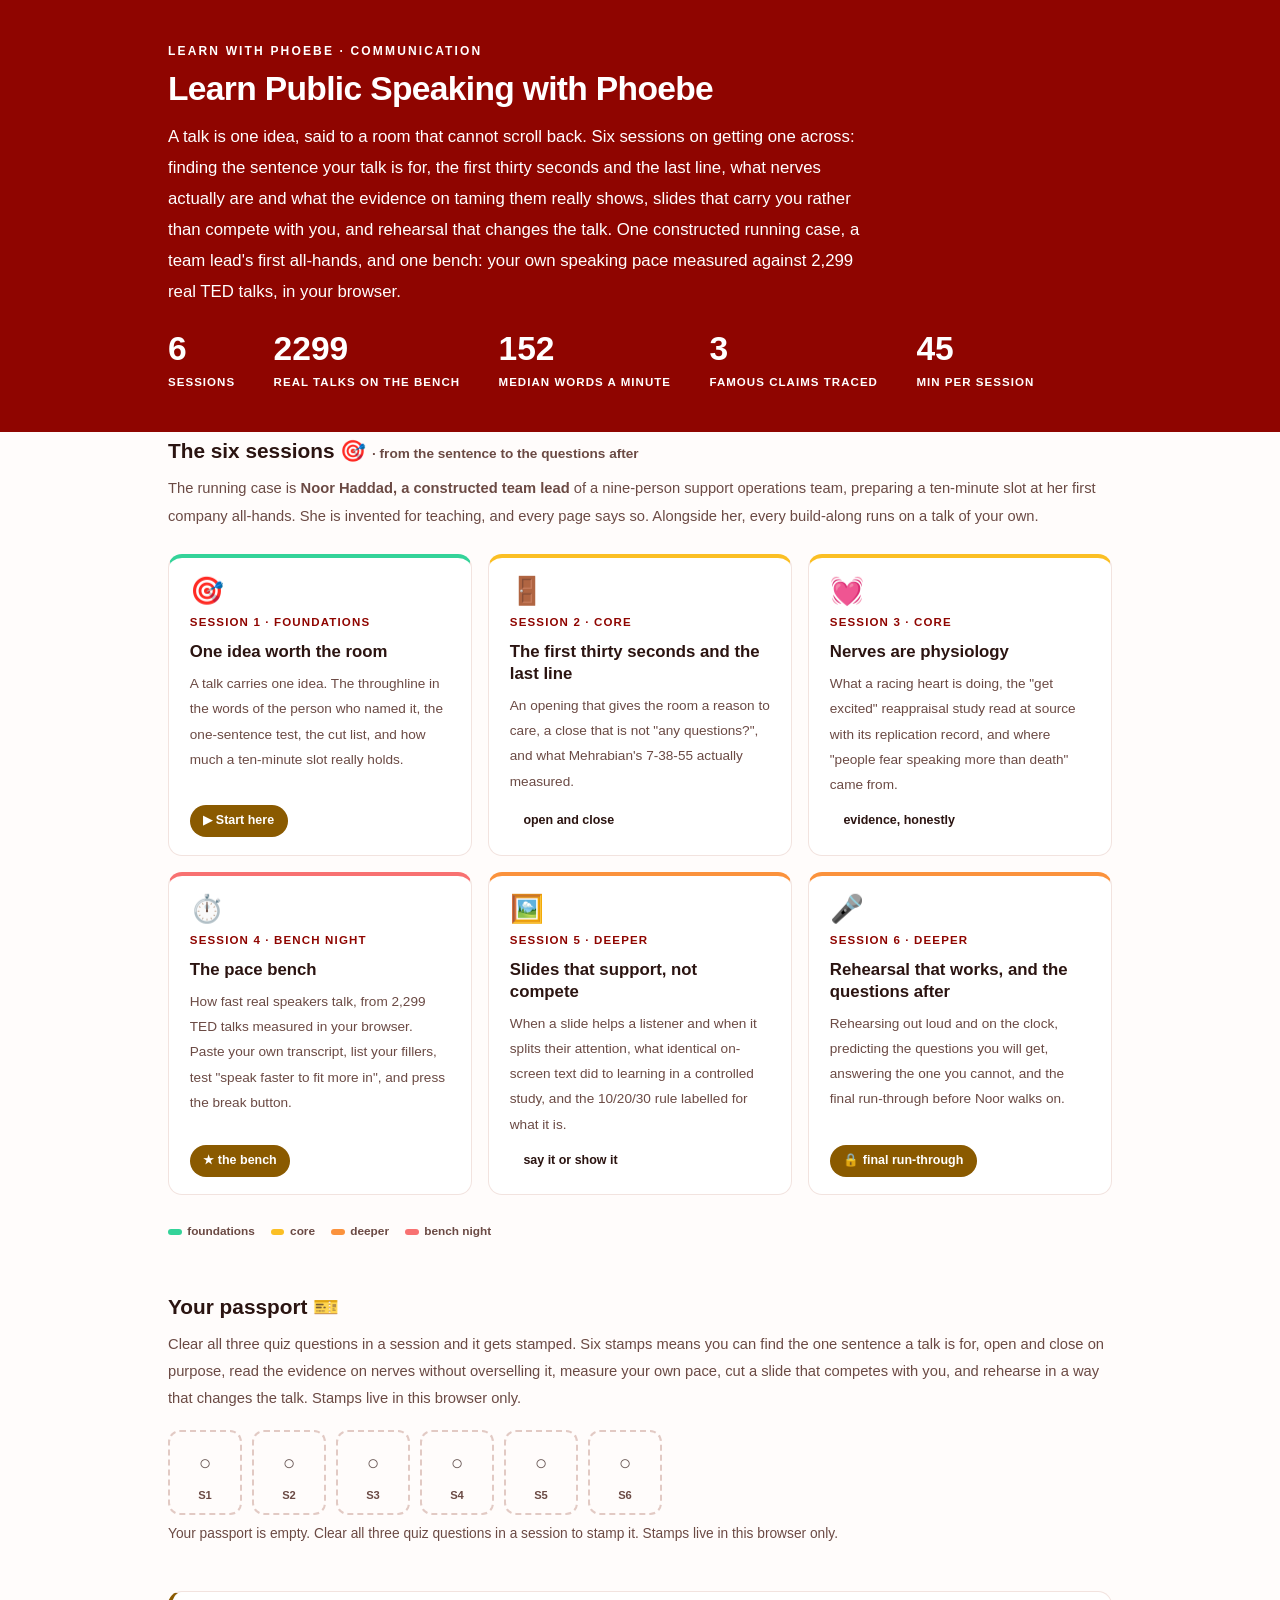
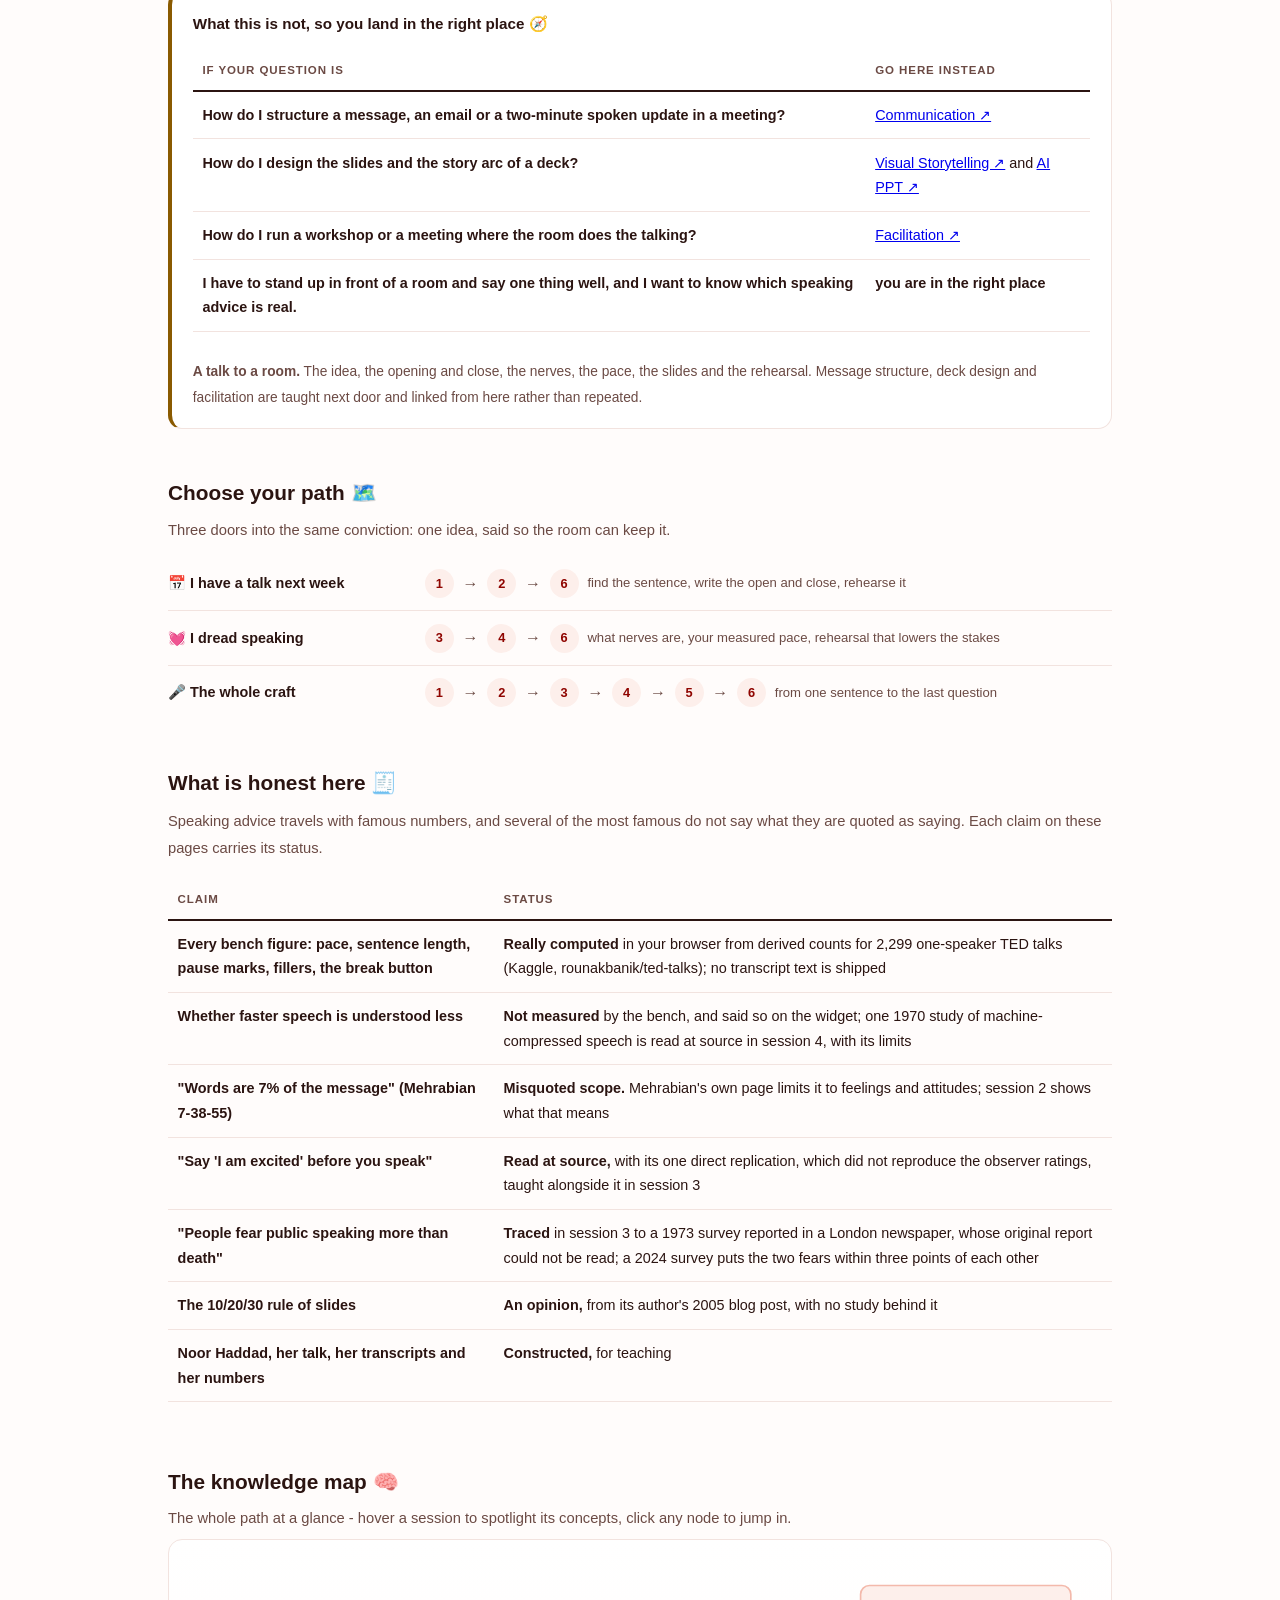
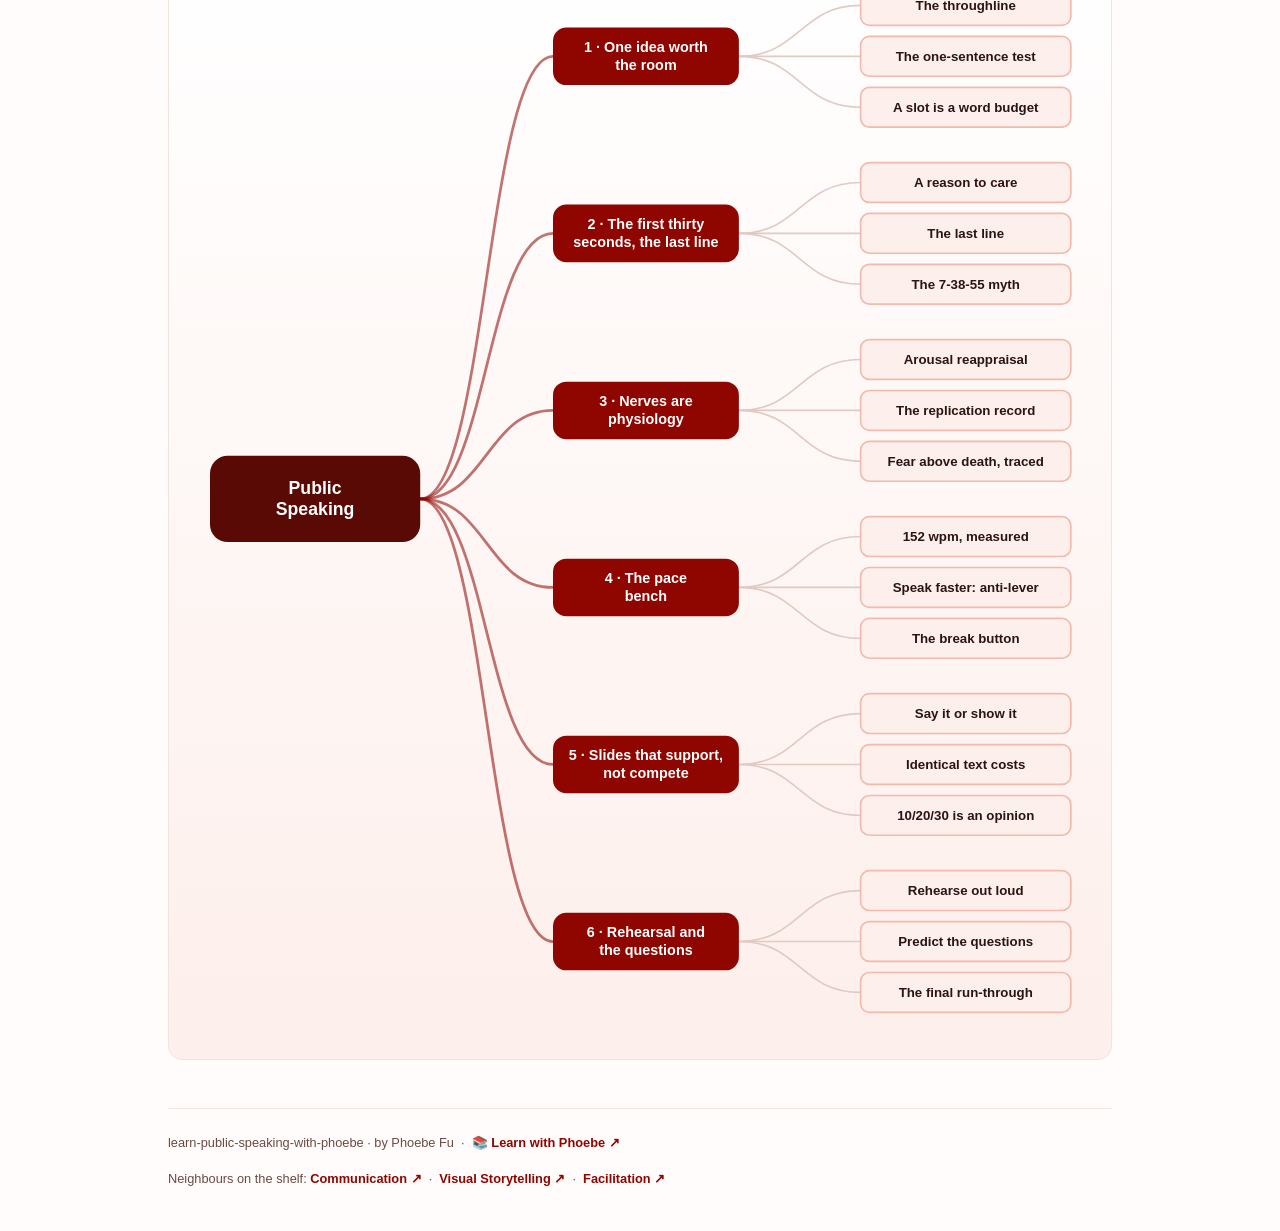
==== index.html @ 0938e305 "Public Speaking - six sessions and a real pace bench One idea, the first thirty seconds, nerves as p" ====
<!DOCTYPE html>
<html lang="en">
<head>
<meta charset="UTF-8">
<meta name="viewport" content="width=device-width, initial-scale=1.0">
<!-- social:start -->
<meta name="description" content="Six sessions on giving a talk to a room: one idea worth the time, an opening and a close, nerves as physiology with the evidence read honestly, a pace bench built on 2,299 real TED talks, slides that support you, and rehearsal that works. Free, by Phoebe Fu.">
<meta property="og:type" content="website">
<meta property="og:site_name" content="Learn with Phoebe">
<meta property="og:title" content="Learn Public Speaking with Phoebe">
<meta property="og:description" content="One idea worth the room. Six sessions, one constructed first all-hands talk, and your own pace measured against 2,299 real talks in your browser.">
<meta property="og:url" content="https://phoebefu6.github.io/learn-public-speaking-with-phoebe/">
<meta property="og:image" content="https://phoebefu6.github.io/learn-public-speaking-with-phoebe/assets/og-cover.png">
<meta property="og:image:width" content="1200">
<meta property="og:image:height" content="630">
<meta name="twitter:card" content="summary_large_image">
<meta name="twitter:title" content="Learn Public Speaking with Phoebe">
<meta name="twitter:description" content="How fast do real speakers talk? Your transcript against 2,299 TED talks, measured in your browser.">
<meta name="twitter:image" content="https://phoebefu6.github.io/learn-public-speaking-with-phoebe/assets/og-cover.png">
<!-- social:end -->
<title>Learn Public Speaking with Phoebe</title>
<link rel="stylesheet" href="assets/style.css?v=1">
<style>

  .stats-row { display: flex; gap: 2.4rem; margin-top: 1.5rem; flex-wrap: wrap; }
  .stat b { display: block; font-size: 2.1rem; font-weight: 800; line-height: 1.05; font-variant-numeric: tabular-nums; }
  .stat span { font-size: .72rem; opacity: 1; text-transform: uppercase; letter-spacing: .09em; font-weight: 600; }

  .course-grid { display: grid; grid-template-columns: repeat(auto-fit, minmax(17rem, 1fr)); gap: 1rem; margin-top: 1.5rem; }
  .course-card {
    border: 1px solid var(--hairline);
    border-top: 4px solid var(--diff, var(--indigo));
    border-radius: var(--radius);
    padding: 1.2rem 1.3rem 1.1rem;
    display: flex;
    flex-direction: column;
    gap: .5rem;
    text-decoration: none;
    color: var(--ink);
    background: #fff;
    transition: box-shadow .15s ease, border-color .15s ease, transform .15s ease;
    position: relative;
  }
  .course-card:hover { border-color: var(--indigo-soft); border-top-color: var(--diff, var(--indigo)); box-shadow: 0 8px 28px rgba(var(--shadow-rgb),.16); transform: translateY(-3px); }
  .course-card .cicon { font-size: 1.7rem; line-height: 1; }
  .course-card .cnum { font-size: .72rem; font-weight: 700; color: var(--indigo); text-transform: uppercase; letter-spacing: .1em; }
  .course-card h3 { font-size: 1.05rem; font-weight: 800; line-height: 1.3; }
  .course-card p { font-size: .85rem; color: var(--muted); flex: 1; }
  .course-card .meta { display: flex; gap: .4rem; flex-wrap: wrap; }

  .diff-legend { display: flex; gap: 1rem; margin-top: 1.6rem; font-size: .74rem; color: var(--muted); font-weight: 600; flex-wrap: wrap; }
  .diff-legend i { display: inline-block; width: .85rem; height: .35rem; border-radius: 999px; margin-right: .35rem; vertical-align: middle; }

  .paths { margin-top: 2.6rem; }
  .paths h2 { font-size: 1.3rem; font-weight: 800; margin-bottom: .3rem; }
  .paths .plede { color: var(--muted); font-size: .92rem; margin-bottom: .8rem; }
  .path { display: flex; gap: .55rem; align-items: center; padding: .75rem 0; border-bottom: .5px solid var(--hairline); flex-wrap: wrap; }
  .path:last-child { border-bottom: none; }
  .path b { min-width: 15.5rem; font-size: .9rem; }
  .path .pstep { background: var(--indigo-50); color: var(--indigo); border-radius: 999px; padding: .16rem .68rem; font-weight: 700; font-size: .8rem; text-decoration: none; transition: all .12s ease; }
  .path .pstep:hover { background: var(--indigo); color: #fff; }
  .path .parr { color: var(--muted); font-weight: 700; }

  .mm-section { margin-top: 1.6rem; }
  .mm-section h2 { font-size: 1.3rem; font-weight: 800; margin-bottom: .2rem; }
  .mm-section .mm-lede { color: var(--muted); font-size: .92rem; margin-bottom: .4rem; }
  .mm-wrap { border: 1px solid var(--hairline); border-radius: var(--radius); background: linear-gradient(180deg,#fff,var(--indigo-50)); padding: .6rem; overflow-x: auto; }
  .mm-svg { width: 100%; height: auto; display: block; max-width: 60rem; margin: 0 auto; min-width: 34rem; }
  .mm-link { cursor: pointer; text-decoration: none; }
  .mm-node rect { transition: opacity .15s ease, filter .15s ease; }
  .mm-node text { pointer-events: none; }
  .mm-link:hover .mm-node rect { filter: brightness(1.06); }
  .mm-edge { transition: opacity .15s ease; }

  .not-this { border: 1px solid var(--hairline); border-left: 4px solid var(--clay); border-radius: var(--radius); background: #fff; padding: 1.1rem 1.3rem; margin-top: 1.2rem; }
  .not-this h3 { font-size: .95rem; font-weight: 800; margin-bottom: .5rem; }
</style>
</head>
<body>

<header class="masthead">
  <div class="wrap">
    <div class="eyebrow">Learn with Phoebe · Communication</div>
    <h1>Learn <span class="accent">Public Speaking</span> with Phoebe</h1>
    <p class="sub">A talk is one idea, said to a room that cannot scroll back. Six sessions on getting one across: finding the sentence your talk is for, the first thirty seconds and the last line, what nerves actually are and what the evidence on taming them really shows, slides that carry you rather than compete with you, and rehearsal that changes the talk. One constructed running case, a team lead's first all-hands, and one bench: your own speaking pace measured against 2,299 real TED talks, in your browser.</p>
    <div class="stats-row">
      <div class="stat"><b data-count="6">6</b><span>sessions</span></div>
      <div class="stat"><b data-count="2299">2,299</b><span>real talks on the bench</span></div>
      <div class="stat"><b data-count="152">152</b><span>median words a minute</span></div>
      <div class="stat"><b data-count="3">3</b><span>famous claims traced</span></div>
      <div class="stat"><b data-count="45">45</b><span>min per session</span></div>
    </div>
  </div>
</header>

<main class="wrap">

  <section class="section">
    <div class="paths" style="margin-top:0">
      <h2>The six sessions 🎯 <span style="font-size:.85rem;font-weight:600;color:var(--muted)">· from the sentence to the questions after</span></h2>
      <p class="plede">The running case is <strong>Noor Haddad, a constructed team lead</strong> of a nine-person support operations team, preparing a ten-minute slot at her first company all-hands. She is invented for teaching, and every page says so. Alongside her, every build-along runs on a talk of your own.</p>
    </div>

    <div class="course-grid">
      <a class="course-card" href="courses/01-one-idea-worth-the-room.html" style="--diff:#34D399">
        <span class="cicon">🎯</span>
        <span class="cnum">Session 1 · foundations</span>
        <h3>One idea worth the room</h3>
        <p>A talk carries one idea. The throughline in the words of the person who named it, the one-sentence test, the cut list, and how much a ten-minute slot really holds.</p>
        <span class="meta"><span class="pill amber">▶ Start here</span></span>
      </a>
      <a class="course-card" href="courses/02-the-first-thirty-seconds.html" style="--diff:#FBBF24">
        <span class="cicon">🚪</span>
        <span class="cnum">Session 2 · core</span>
        <h3>The first thirty seconds and the last line</h3>
        <p>An opening that gives the room a reason to care, a close that is not "any questions?", and what Mehrabian's 7-38-55 actually measured.</p>
        <span class="meta"><span class="pill">open and close</span></span>
      </a>
      <a class="course-card" href="courses/03-nerves-are-physiology.html" style="--diff:#FBBF24">
        <span class="cicon">💓</span>
        <span class="cnum">Session 3 · core</span>
        <h3>Nerves are physiology</h3>
        <p>What a racing heart is doing, the "get excited" reappraisal study read at source with its replication record, and where "people fear speaking more than death" came from.</p>
        <span class="meta"><span class="pill">evidence, honestly</span></span>
      </a>
      <a class="course-card" href="courses/04-the-pace-bench.html" style="--diff:#F87171">
        <span class="cicon">⏱️</span>
        <span class="cnum">Session 4 · bench night</span>
        <h3>The pace bench</h3>
        <p>How fast real speakers talk, from 2,299 TED talks measured in your browser. Paste your own transcript, list your fillers, test "speak faster to fit more in", and press the break button.</p>
        <span class="meta"><span class="pill amber">★ the bench</span></span>
      </a>
      <a class="course-card" href="courses/05-slides-that-support.html" style="--diff:#FB923C">
        <span class="cicon">🖼️</span>
        <span class="cnum">Session 5 · deeper</span>
        <h3>Slides that support, not compete</h3>
        <p>When a slide helps a listener and when it splits their attention, what identical on-screen text did to learning in a controlled study, and the 10/20/30 rule labelled for what it is.</p>
        <span class="meta"><span class="pill">say it or show it</span></span>
      </a>
      <a class="course-card" href="courses/06-rehearsal-and-the-questions.html" style="--diff:#FB923C">
        <span class="cicon">🎤</span>
        <span class="cnum">Session 6 · deeper</span>
        <h3>Rehearsal that works, and the questions after</h3>
        <p>Rehearsing out loud and on the clock, predicting the questions you will get, answering the one you cannot, and the final run-through before Noor walks on.</p>
        <span class="meta"><span class="pill amber">🔒 final run-through</span></span>
      </a>
    </div>

    <div class="diff-legend">
      <span><i style="background:#34D399"></i>foundations</span>
      <span><i style="background:#FBBF24"></i>core</span>
      <span><i style="background:#FB923C"></i>deeper</span>
      <span><i style="background:#F87171"></i>bench night</span>
    </div>
  </section>

  <section class="section">
    <div class="paths" style="margin-top:0">
      <h2>Your passport 🎫</h2>
      <p class="plede">Clear all three quiz questions in a session and it gets stamped. Six stamps means you can find the one sentence a talk is for, open and close on purpose, read the evidence on nerves without overselling it, measure your own pace, cut a slide that competes with you, and rehearse in a way that changes the talk. Stamps live in this browser only.</p>
    </div>
    <div class="pp-strip"></div>
  </section>

  <section class="section">
    <div class="not-this">
      <h3>What this is not, so you land in the right place 🧭</h3>
      <table class="clean">
        <tr><th>If your question is</th><th>Go here instead</th></tr>
        <tr><td>How do I structure a message, an email or a two-minute spoken update in a meeting?</td><td><a href="https://phoebefu6.github.io/learn-communication-with-phoebe/">Communication ↗</a></td></tr>
        <tr><td>How do I design the slides and the story arc of a deck?</td><td><a href="https://phoebefu6.github.io/learn-visual-storytelling-with-phoebe/">Visual Storytelling ↗</a> and <a href="https://phoebefu6.github.io/learn-ai-ppt-with-phoebe/">AI PPT ↗</a></td></tr>
        <tr><td>How do I run a workshop or a meeting where the room does the talking?</td><td><a href="https://phoebefu6.github.io/learn-facilitation-with-phoebe/">Facilitation ↗</a></td></tr>
        <tr><td><strong>I have to stand up in front of a room and say one thing well, and I want to know which speaking advice is real.</strong></td><td><strong>you are in the right place</strong></td></tr>
      </table>
      <p style="margin-top:.7rem;font-size:.86rem;color:var(--muted)"><strong>A talk to a room.</strong> The idea, the opening and close, the nerves, the pace, the slides and the rehearsal. Message structure, deck design and facilitation are taught next door and linked from here rather than repeated.</p>
    </div>
  </section>

  <section class="section">
    <div class="paths">
      <h2>Choose your path 🗺️</h2>
      <p class="plede">Three doors into the same conviction: one idea, said so the room can keep it.</p>
      <div class="path"><b>📅 I have a talk next week</b>
        <a class="pstep" href="courses/01-one-idea-worth-the-room.html">1</a><span class="parr">→</span>
        <a class="pstep" href="courses/02-the-first-thirty-seconds.html">2</a><span class="parr">→</span>
        <a class="pstep" href="courses/06-rehearsal-and-the-questions.html">6</a>
        <span style="font-size:.82rem;color:var(--muted)">find the sentence, write the open and close, rehearse it</span>
      </div>
      <div class="path"><b>💓 I dread speaking</b>
        <a class="pstep" href="courses/03-nerves-are-physiology.html">3</a><span class="parr">→</span>
        <a class="pstep" href="courses/04-the-pace-bench.html">4</a><span class="parr">→</span>
        <a class="pstep" href="courses/06-rehearsal-and-the-questions.html">6</a>
        <span style="font-size:.82rem;color:var(--muted)">what nerves are, your measured pace, rehearsal that lowers the stakes</span>
      </div>
      <div class="path"><b>🎤 The whole craft</b>
        <a class="pstep" href="courses/01-one-idea-worth-the-room.html">1</a><span class="parr">→</span>
        <a class="pstep" href="courses/02-the-first-thirty-seconds.html">2</a><span class="parr">→</span>
        <a class="pstep" href="courses/03-nerves-are-physiology.html">3</a><span class="parr">→</span>
        <a class="pstep" href="courses/04-the-pace-bench.html">4</a><span class="parr">→</span>
        <a class="pstep" href="courses/05-slides-that-support.html">5</a><span class="parr">→</span>
        <a class="pstep" href="courses/06-rehearsal-and-the-questions.html">6</a>
        <span style="font-size:.82rem;color:var(--muted)">from one sentence to the last question</span>
      </div>
    </div>
  </section>

  <section class="section">
    <div class="paths" style="margin-top:0">
      <h2>What is honest here 🧾</h2>
      <p class="plede">Speaking advice travels with famous numbers, and several of the most famous do not say what they are quoted as saying. Each claim on these pages carries its status.</p>
    </div>
    <table class="clean">
      <tr><th>Claim</th><th>Status</th></tr>
      <tr><td>Every bench figure: pace, sentence length, pause marks, fillers, the break button</td><td><strong>Really computed</strong> in your browser from derived counts for 2,299 one-speaker TED talks (Kaggle, rounakbanik/ted-talks); no transcript text is shipped</td></tr>
      <tr><td>Whether faster speech is understood less</td><td><strong>Not measured</strong> by the bench, and said so on the widget; one 1970 study of machine-compressed speech is read at source in session 4, with its limits</td></tr>
      <tr><td>"Words are 7% of the message" (Mehrabian 7-38-55)</td><td><strong>Misquoted scope.</strong> Mehrabian's own page limits it to feelings and attitudes; session 2 shows what that means</td></tr>
      <tr><td>"Say 'I am excited' before you speak"</td><td><strong>Read at source,</strong> with its one direct replication, which did not reproduce the observer ratings, taught alongside it in session 3</td></tr>
      <tr><td>"People fear public speaking more than death"</td><td><strong>Traced</strong> in session 3 to a 1973 survey reported in a London newspaper, whose original report could not be read; a 2024 survey puts the two fears within three points of each other</td></tr>
      <tr><td>The 10/20/30 rule of slides</td><td><strong>An opinion,</strong> from its author's 2005 blog post, with no study behind it</td></tr>
      <tr><td>Noor Haddad, her talk, her transcripts and her numbers</td><td><strong>Constructed,</strong> for teaching</td></tr>
    </table>
  </section>

  <section class="section mm-section">
    <h2>The knowledge map 🧠</h2>
    <p class="mm-lede">The whole path at a glance - hover a session to spotlight its concepts, click any node to jump in.</p>
    <div class="mm-wrap"><div id="mindmap"></div></div>
  </section>

  <footer class="pagefoot">
    <span>learn-public-speaking-with-phoebe · by Phoebe Fu &nbsp;·&nbsp; 📚 <a href="https://phoebefu6.github.io/learn-with-phoebe/">Learn with Phoebe ↗</a></span>
    <span>Neighbours on the shelf: <a href="https://phoebefu6.github.io/learn-communication-with-phoebe/">Communication ↗</a> &nbsp;·&nbsp; <a href="https://phoebefu6.github.io/learn-visual-storytelling-with-phoebe/">Visual Storytelling ↗</a> &nbsp;·&nbsp; <a href="https://phoebefu6.github.io/learn-facilitation-with-phoebe/">Facilitation ↗</a></span>
  </footer>

</main>

<script>
window.MINDMAP_DATA = {
 "title": "Public\nSpeaking",
 "centerColor": "#5A0A04",
 "sessions": [
  {
   "label": "One idea worth\nthe room",
   "href": "courses/01-one-idea-worth-the-room.html",
   "color": "#34D399",
   "concepts": [
    {
     "label": "The throughline",
     "href": "courses/01-one-idea-worth-the-room.html"
    },
    {
     "label": "The one-sentence test",
     "href": "courses/01-one-idea-worth-the-room.html"
    },
    {
     "label": "A slot is a word budget",
     "href": "courses/01-one-idea-worth-the-room.html"
    }
   ]
  },
  {
   "label": "The first thirty\nseconds, the last line",
   "href": "courses/02-the-first-thirty-seconds.html",
   "color": "#FBBF24",
   "concepts": [
    {
     "label": "A reason to care",
     "href": "courses/02-the-first-thirty-seconds.html"
    },
    {
     "label": "The last line",
     "href": "courses/02-the-first-thirty-seconds.html"
    },
    {
     "label": "The 7-38-55 myth",
     "href": "courses/02-the-first-thirty-seconds.html"
    }
   ]
  },
  {
   "label": "Nerves are\nphysiology",
   "href": "courses/03-nerves-are-physiology.html",
   "color": "#FBBF24",
   "concepts": [
    {
     "label": "Arousal reappraisal",
     "href": "courses/03-nerves-are-physiology.html"
    },
    {
     "label": "The replication record",
     "href": "courses/03-nerves-are-physiology.html"
    },
    {
     "label": "Fear above death, traced",
     "href": "courses/03-nerves-are-physiology.html"
    }
   ]
  },
  {
   "label": "The pace\nbench",
   "href": "courses/04-the-pace-bench.html",
   "color": "#F87171",
   "concepts": [
    {
     "label": "152 wpm, measured",
     "href": "courses/04-the-pace-bench.html"
    },
    {
     "label": "Speak faster: anti-lever",
     "href": "courses/04-the-pace-bench.html"
    },
    {
     "label": "The break button",
     "href": "courses/04-the-pace-bench.html"
    }
   ]
  },
  {
   "label": "Slides that support,\nnot compete",
   "href": "courses/05-slides-that-support.html",
   "color": "#FB923C",
   "concepts": [
    {
     "label": "Say it or show it",
     "href": "courses/05-slides-that-support.html"
    },
    {
     "label": "Identical text costs",
     "href": "courses/05-slides-that-support.html"
    },
    {
     "label": "10/20/30 is an opinion",
     "href": "courses/05-slides-that-support.html"
    }
   ]
  },
  {
   "label": "Rehearsal and\nthe questions",
   "href": "courses/06-rehearsal-and-the-questions.html",
   "color": "#FB923C",
   "concepts": [
    {
     "label": "Rehearse out loud",
     "href": "courses/06-rehearsal-and-the-questions.html"
    },
    {
     "label": "Predict the questions",
     "href": "courses/06-rehearsal-and-the-questions.html"
    },
    {
     "label": "The final run-through",
     "href": "courses/06-rehearsal-and-the-questions.html"
    }
   ]
  }
 ]
};
</script>
<script src="assets/mindmap.js?v=1"></script>
<script src="assets/app.js?v=1"></script>
</body>
</html>
---- assets/style.css ----
/* learn-public-speaking-with-phoebe - editorial bold design system
   Accent: cinnabar #8F0500 · Deep cinnabar #5A0A04 · Vermilion mid #A8200A · Warm contrast: ochre #8A5A00
   (CSS var names still read --indigo/--amber; they hold cinnabar and ochre.)
   Light surfaces only: the code box and the lightbox scrim are light tints. */

:root {
  --indigo: #8F0500;
  --indigo-deep: #5A0A04;
  --indigo-mid: #A8200A;
  --indigo-soft: #F3B9AB;
  --indigo-50: #FDEFEB;
  --ink: #2B1411;
  --muted: #6B4A44;
  --faint: #E2CAC4;
  --hairline: #F2E3DF;
  --clay: #8A5A00;
  --clay-ink: #5E3D00;
  --amber: #8A5A00;
  --amber-ink: #5E3D00;
  --amber-50: #FBF1DC;
  --paper: #FFFCFB;
  --code-bg: #FDF4F1;
  --code-ink: #2B1411;
  --scrim-rgb: 255,250,248;
  --shadow-rgb: 143,5,0;
  --radius: 14px;
}

* { margin: 0; padding: 0; box-sizing: border-box; }

html { font-size: 16px; scroll-behavior: smooth; }
html.zoom-125 { font-size: 20px; }
html.zoom-150 { font-size: 24px; }

body {
  font-family: "Inter", -apple-system, BlinkMacSystemFont, "Segoe UI", Roboto, sans-serif;
  background: var(--paper);
  color: var(--ink);
  line-height: 1.85;
  font-feature-settings: "tnum";
}

.wrap { max-width: 62rem; margin: 0 auto; padding: 0 1.5rem; }

/* ---------- header band ---------- */
.masthead {
  background: var(--indigo);
  color: #fff;
  padding: 2.5rem 0 2.25rem;
}
.masthead .eyebrow {
  font-size: .75rem;
  letter-spacing: .18em;
  text-transform: uppercase;
  opacity: 1;
  font-weight: 600;
}
.masthead h1 {
  font-size: 2.1rem;
  line-height: 1.15;
  font-weight: 800;
  margin: .5rem 0 .75rem;
  letter-spacing: -.02em;
}
.masthead h1 .accent { color: inherit; }
.masthead .sub { font-size: 1.05rem; opacity: 1; max-width: 44rem; }

.chip-row { display: flex; flex-wrap: wrap; gap: .5rem; margin-top: 1.1rem; }
.chip {
  display: inline-flex;
  align-items: center;
  gap: .35rem;
  border-radius: 999px;
  padding: .25rem .8rem;
  font-size: .78rem;
  font-weight: 600;
  white-space: nowrap;
}
.chip.level { background: #fff; color: var(--indigo); }
.chip.audience { background: rgba(255,255,255,.08); color: #fff; border: 1px solid rgba(255,255,255,.35); }
.chip.time { background: var(--ink); color: #fff; font-variant-numeric: tabular-nums; }


/* ---------- agenda band ----------
   Recovered 2026-09-02. These six repos were scaffolded from a stylesheet that had
   lost this block, so .agenda rendered as run-on inline text ~700px tall inside the
   masthead. 87 of 93 repos carry it; these were the exception, and they were also the
   six the estate sweep could not see. See course-builder/references/field-notes.md.

   .a3 does NOT reuse the donor's `color: var(--amber-ink)`: that pair falls below
   4.5:1 against --amber in all six palettes, which is the same failure the sweep
   flags on the wellbeing courses. The literal below is the darkest tone of this
   repo's own amber-ink that clears 4.5:1, so the band stays bright. Recompute it if
   --amber changes. */
.agenda {
  display: flex;
  border-radius: 999px;
  overflow: hidden;
  margin: 1.4rem 0 0;
  font-size: .72rem;
  font-weight: 600;
  text-align: center;
  color: #fff;
}
.agenda span { padding: .45rem .3rem; white-space: nowrap; overflow: hidden; text-overflow: ellipsis; }
.agenda .a1 { background: var(--indigo-deep); }
.agenda .a2 { background: var(--indigo-mid); }
.agenda .a3 { background: var(--amber); color: #FFFFFF; }
.agenda .a4 { background: var(--indigo-soft); color: var(--ink); }

/* ---------- toolbar ---------- */
.toolbar {
  position: sticky;
  top: 0;
  z-index: 40;
  background: rgba(255,255,255,.94);
  backdrop-filter: blur(6px);
  border-bottom: 1px solid var(--hairline);
  padding: .55rem 0;
}
.toolbar .wrap { display: flex; align-items: center; gap: .5rem; flex-wrap: nowrap; }
.toolbar .crumb { font-size: .8rem; color: var(--muted); font-weight: 600; margin-right: auto; min-width: 0; white-space: nowrap; overflow: hidden; text-overflow: ellipsis; }
.toolbar .btn { white-space: nowrap; flex: none; padding: .38rem .8rem; font-size: .78rem; line-height: 1.2; }
.toolbar .crumb a { color: var(--indigo); text-decoration: none; }
.btn {
  border: 1px solid var(--hairline);
  background: #fff;
  color: var(--ink);
  border-radius: 999px;
  padding: .35rem .9rem;
  font-size: .78rem;
  font-weight: 600;
  cursor: pointer;
  font-family: inherit;
  transition: all .15s ease;
}
.btn:hover { border-color: var(--indigo); color: var(--indigo); }
.btn.primary { background: var(--indigo); border-color: var(--indigo); color: #fff; }
.btn.primary:hover { background: var(--indigo-deep); }

/* ---------- sections ---------- */
main { padding: 2.5rem 0 4rem; }

.section { margin-bottom: 2.8rem; }
.section-kicker { margin-bottom: 1rem; }
.section-kicker .klabel {
  display: block;
  font-size: .72rem;
  text-transform: uppercase;
  letter-spacing: .1em;
  color: var(--indigo);
  font-weight: 700;
  margin-bottom: .35rem;
}
.section-kicker h2 {
  font-size: 1.45rem;
  font-weight: 800;
  letter-spacing: -.01em;
  display: flex;
  align-items: center;
  gap: .7rem;
  flex-wrap: wrap;
}
.section-kicker .tag {
  border-radius: 999px;
  padding: .18rem .7rem;
  font-size: .7rem;
  font-weight: 700;
  text-transform: uppercase;
  letter-spacing: .08em;
}
.tag.concept { background: var(--indigo-50); color: var(--indigo); }
.tag.demo { background: var(--amber-50); color: var(--amber-ink); }
.tag.exercise { background: var(--ink); color: #fff; }

.lede { color: var(--muted); max-width: 46rem; margin-bottom: 1.4rem; line-height: 1.8; }

/* live vs self-study markers on cards */
.mode {
  font-size: .64rem;
  font-weight: 700;
  text-transform: uppercase;
  letter-spacing: .07em;
  padding: .14rem .6rem;
  border-radius: 999px;
  flex: none;
}
.mode.live { background: var(--indigo); color: #fff; }
.mode.self { background: #fff; color: var(--muted); border: 1px solid var(--hairline); }

/* ---------- accordions ---------- */
details.card {
  border: 1px solid var(--hairline);
  border-radius: var(--radius);
  margin-bottom: .8rem;
  overflow: hidden;
  background: #fff;
}
details.card[open] { border-color: var(--indigo-soft); box-shadow: 0 8px 28px rgba(var(--shadow-rgb),.08); }
details.card summary {
  list-style: none;
  cursor: pointer;
  padding: 1rem 1.25rem;
  display: flex;
  align-items: center;
  gap: .75rem;
  font-weight: 700;
  font-size: 1.02rem;
  user-select: none;
}
details.card summary::-webkit-details-marker { display: none; }
details.card summary .dot {
  width: .6rem; height: .6rem;
  border-radius: 999px;
  background: var(--indigo);
  flex: none;
}
details.card summary .mini { margin-left: auto; font-size: .72rem; color: var(--muted); font-weight: 600; white-space: nowrap; }
details.card summary .caret { transition: transform .2s ease; color: var(--indigo); font-size: .8rem; }
details.card[open] summary .caret { transform: rotate(90deg); }
details.card .body { padding: 0 1.25rem 1.4rem; border-top: 1px solid var(--hairline); padding-top: 1.15rem; }
details.card .body p { margin-bottom: 1.05rem; max-width: 48rem; }
details.card .body p:last-child { margin-bottom: 0; }
details.card .body ul, details.card .body ol { margin: 0 0 1.1rem 1.2rem; max-width: 47rem; }
details.card .body li { margin-bottom: .65rem; }
details.card .body h4 { font-size: .95rem; font-weight: 700; margin: 1.1rem 0 .45rem; }
details.card .body h4:first-child { margin-top: 0; }

/* ---------- pills & legends ---------- */
.legend { display: flex; flex-wrap: wrap; gap: .5rem; margin: 0 0 1.2rem; }
.pill {
  display: inline-flex;
  align-items: center;
  gap: .4rem;
  border-radius: 999px;
  padding: .28rem .85rem;
  font-size: .78rem;
  font-weight: 600;
}
.pill.solid { background: var(--indigo); color: #fff; }
.pill.light { background: var(--indigo-50); color: var(--indigo); }
.pill.inkpill { background: var(--ink); color: #fff; }
.pill.amber, .pill.peach { background: var(--amber); color: #fff; }
.pill.bare { color: var(--faint); }

/* ---------- 4D grid ---------- */
.grid-2 { display: grid; grid-template-columns: repeat(auto-fit, minmax(15rem, 1fr)); gap: .8rem; margin: .5rem 0 1rem; }
.d-card {
  border: 1px solid var(--hairline);
  border-left: 4px solid var(--indigo);
  border-radius: 10px;
  padding: 1rem 1.1rem;
}
.d-card h4 { font-size: .95rem; margin-bottom: .3rem; }
.d-card h4 .lead-letter { color: var(--indigo); }
.d-card p { font-size: .86rem; color: var(--muted); margin: 0; }

/* ---------- tables ---------- */
table.clean { width: 100%; border-collapse: collapse; font-size: .9rem; margin: .4rem 0 1rem; }
table.clean th {
  text-align: left;
  font-size: .72rem;
  text-transform: uppercase;
  letter-spacing: .08em;
  color: var(--muted);
  padding: .5rem .6rem;
  border-bottom: 2px solid var(--ink);
}
table.clean td { padding: .7rem .6rem; border-bottom: .5px solid var(--hairline); vertical-align: top; line-height: 1.7; }
table.clean td:first-child { font-weight: 600; }

/* ---------- prompt boxes ---------- */
.prompt-box {
  position: relative;
  background: var(--code-bg);
  color: var(--code-ink);
  border-radius: var(--radius);
  padding: 1.1rem 1.2rem;
  margin: 1rem 0 1.2rem;
  font-family: "SF Mono", ui-monospace, Menlo, Consolas, monospace;
  font-size: .84rem;
  line-height: 1.65;
  white-space: pre-wrap;
  word-break: break-word;
}
.prompt-box .label {
  position: absolute;
  top: -0.7rem;
  left: 1rem;
  background: var(--indigo);
  color: #fff;
  font-family: "Inter", -apple-system, sans-serif;
  font-size: .68rem;
  font-weight: 700;
  letter-spacing: .06em;
  text-transform: uppercase;
  border-radius: 999px;
  padding: .15rem .7rem;
}
.prompt-box.bad .label { background: var(--faint); color: var(--ink); }
.prompt-box.good .label { background: var(--amber); color: #fff; }
.copy-btn {
  position: absolute;
  top: .7rem;
  right: .7rem;
  background: var(--indigo-50);
  border: 1px solid var(--faint);
  color: var(--indigo-deep);
  border-radius: 999px;
  padding: .25rem .8rem;
  font-size: .72rem;
  font-weight: 600;
  cursor: pointer;
  font-family: "Inter", -apple-system, sans-serif;
  transition: background .15s ease;
}
.copy-btn:hover { background: var(--indigo-soft); }
.copy-btn.copied { background: var(--amber); border-color: var(--amber); color: #fff; }

/* ---------- demo steps ---------- */
.steps { counter-reset: step; margin: .6rem 0 1rem; }
.step {
  display: grid;
  grid-template-columns: max-content minmax(0, 1fr);
  column-gap: .9rem;
  row-gap: .2rem;
  padding: .85rem 0;
  border-bottom: .5px solid var(--hairline);
}
.step > * { grid-column: 2; min-width: 0; }
.step > .prompt-box { margin: .8rem 0 .4rem; }
.step:last-child { border-bottom: none; }
.step::before {
  counter-increment: step;
  content: counter(step);
  flex: none;
  width: 1.7rem; height: 1.7rem;
  border-radius: 999px;
  background: var(--indigo-50);
  color: var(--indigo);
  font-weight: 700;
  font-size: .85rem;
  display: inline-flex;
  align-items: center;
  justify-content: center;
  margin-top: .1rem;
}
.step p { margin: 0; }
/* A code box inside a step sits BELOW the step text at full width. Without this the flex row
 * puts it in a half-width column beside the text and wraps code mid-token. */
.step { flex-wrap: wrap; }
.step > p { flex: 1 1 0; min-width: 0; }
.step > .prompt-box { flex: 1 1 100%; margin: .7rem 0 .2rem; word-break: normal; overflow-x: auto; }

/* ---------- callouts ---------- */
.callout {
  border-radius: var(--radius);
  padding: 1rem 1.2rem;
  margin: 1rem 0;
  font-size: .92rem;
}
.callout.tip { background: var(--indigo-50); border-left: 4px solid var(--indigo); }
.callout.win { background: var(--amber-50); border-left: 4px solid var(--amber); }
.callout strong:first-child { display: block; margin-bottom: .2rem; }

.callout.example {
  background: #FFFFFF;
  border: 1px solid var(--hairline);
  border-left: 4px solid var(--amber);
  font-size: .9rem;
}
.callout.example .ex-pill {
  display: inline-block;
  background: var(--amber);
  color: #fff;
  border-radius: 999px;
  padding: .15rem .7rem;
  font-size: .68rem;
  font-weight: 700;
  text-transform: uppercase;
  letter-spacing: .06em;
  margin-bottom: .5rem;
}
.callout.example p { margin: 0 0 .75rem; max-width: 47rem; }
.callout.example p:last-child { margin-bottom: 0; }
.callout.example ul { margin: 0 0 0 1.1rem; max-width: 46rem; }
.callout.example li { margin-bottom: .6rem; }
.callout.example li:last-child { margin-bottom: 0; }

/* ---------- zoomable figures ---------- */
figure.zoomable {
  border: 1px solid var(--hairline);
  border-radius: var(--radius);
  padding: 1.2rem;
  margin: 1rem 0 1.4rem;
  cursor: zoom-in;
  transition: box-shadow .15s ease;
  background: #fff;
}
figure.zoomable:hover { box-shadow: 0 8px 28px rgba(var(--shadow-rgb),.12); }
figure.zoomable svg, figure.zoomable img { width: 100%; height: auto; display: block; }
figure.zoomable figcaption {
  margin-top: .6rem;
  font-size: .76rem;
  color: var(--muted);
  font-weight: 600;
  display: flex;
  align-items: center;
  gap: .4rem;
}

.lightbox {
  position: fixed;
  inset: 0;
  z-index: 100;
  background: rgba(var(--scrim-rgb),.9);
  display: none;
  align-items: center;
  justify-content: center;
  padding: 3vh 3vw;
  cursor: zoom-out;
}
.lightbox.open { display: flex; }
.lightbox .inner {
  background: #fff;
  border-radius: var(--radius);
  padding: 2rem;
  max-width: 94vw;
  max-height: 92vh;
  overflow: auto;
}
.lightbox .inner svg, .lightbox .inner img { width: min(88vw, 70rem); height: auto; }
.lightbox .close-hint {
  position: fixed;
  top: 1rem; right: 1.4rem;
  color: var(--ink);
  font-size: .8rem;
  font-weight: 600;
  opacity: 1;
}

/* ---------- courses covered ---------- */
.covered { border: 1px solid var(--hairline); border-radius: var(--radius); overflow: hidden; }
.covered-row {
  display: flex;
  align-items: baseline;
  gap: .8rem;
  padding: .75rem 1.1rem;
  border-bottom: .5px solid var(--hairline);
  font-size: .9rem;
}
.covered-row:last-child { border-bottom: none; }
.covered-row .status { flex: none; }
.covered-row .name { font-weight: 600; }
.covered-row .note { margin-left: auto; color: var(--muted); font-size: .78rem; text-align: right; }

/* ---------- cheat sheet footer ---------- */
.cheat {
  background: var(--indigo-50);
  color: var(--ink);
  border: 1px solid var(--indigo-soft);
  border-radius: var(--radius);
  padding: 1.6rem 1.6rem 1.3rem;
  margin-top: 3rem;
}
.cheat h3 { font-size: 1.1rem; margin-bottom: 1rem; }
.cheat h3 span { color: var(--indigo); }
.cheat .grid-2 { gap: 1rem; }
.cheat .cheat-item { border-left: 3px solid var(--indigo-mid); padding-left: .8rem; }
.cheat .cheat-item b { display: block; font-size: .85rem; color: var(--indigo-deep); }
.cheat .cheat-item span { font-size: .82rem; color: var(--ink); }

footer.pagefoot {
  border-top: 1px solid var(--hairline);
  margin-top: 3rem;
  padding: 1.4rem 0 2.5rem;
  font-size: .8rem;
  color: var(--muted);
  display: flex;
  justify-content: space-between;
  flex-wrap: wrap;
  gap: .8rem;
}
footer.pagefoot a { color: var(--indigo); text-decoration: none; font-weight: 600; }

/* ---------- wayfinding: reading progress + section dots + part numbers ---------- */

#progress-bar {
  position: fixed;
  top: 0; left: 0;
  height: 3px;
  width: 0;
  background: linear-gradient(90deg, var(--indigo), var(--amber));
  z-index: 90;
}

.pagenav {
  position: fixed;
  right: 1.1rem;
  top: 50%;
  transform: translateY(-50%);
  z-index: 50;
  display: flex;
  flex-direction: column;
  gap: .55rem;
}
.pagenav a {
  width: .68rem; height: .68rem;
  border-radius: 999px;
  background: #fff;
  border: 2px solid var(--faint);
  display: block;
  position: relative;
  transition: all .15s ease;
}
.pagenav a:hover { border-color: var(--indigo); transform: scale(1.3); }
.pagenav a.active { background: var(--indigo); border-color: var(--indigo); }
.pagenav a .nlabel {
  position: absolute;
  right: 1.4rem;
  top: 50%;
  transform: translateY(-50%);
  background: #fff;
  color: var(--ink);
  border: 1px solid var(--faint);
  font-size: .7rem;
  font-weight: 600;
  padding: .22rem .65rem;
  border-radius: 6px;
  white-space: nowrap;
  opacity: 0;
  pointer-events: none;
  transition: opacity .15s ease;
}
.pagenav a:hover .nlabel { opacity: 1; }
@media (max-width: 74rem) { .pagenav { display: none; } }

main { counter-reset: partnum -1; }
.section .section-kicker { position: relative; }
.section .section-kicker::before {
  counter-increment: partnum;
  content: counter(partnum, decimal-leading-zero);
  position: absolute;
  right: 0;
  top: -1.2rem;
  font-size: 4.4rem;
  font-weight: 800;
  color: var(--indigo-50);
  line-height: 1;
  font-variant-numeric: tabular-nums;
  pointer-events: none;
  z-index: 0;
}
.section .section-kicker > * { position: relative; z-index: 1; }

details.card summary { transition: background .15s ease; }
details.card summary:hover { background: #FDEFEB; }

/* ---------- journey strip: you are here in the series ---------- */
.journey {
  display: flex;
  align-items: center;
  gap: .45rem;
  margin-top: 1.1rem;
  flex-wrap: wrap;
}
.journey .jlabel { font-size: .7rem; font-weight: 700; text-transform: uppercase; letter-spacing: .09em; opacity: 1; margin-right: .3rem; }
.journey a {
  width: 1.7rem; height: 1.7rem;
  border-radius: 999px;
  display: inline-flex;
  align-items: center;
  justify-content: center;
  font-size: .8rem;
  font-weight: 700;
  text-decoration: none;
  color: #fff;
  border: 1.5px solid rgba(255,255,255,.45);
  transition: all .15s ease;
  font-variant-numeric: tabular-nums;
}
.journey a:hover { border-color: #fff; transform: scale(1.12); }
.journey a.here { background: #fff; color: var(--indigo); border-color: #fff; }
.journey a.dd-chip { width: auto; border-radius: 999px; padding: 0 .7rem; font-size: .72rem; }

/* ---------- check-yourself quiz ---------- */
.quiz-q {
  border: 1px solid var(--hairline);
  border-radius: var(--radius);
  padding: 1.1rem 1.25rem 1rem;
  margin-bottom: .9rem;
  background: #fff;
}
.quiz-q .qtext { font-weight: 700; margin-bottom: .7rem; }
.quiz-q .qopt {
  display: block;
  width: 100%;
  text-align: left;
  background: #fff;
  border: 1px solid var(--hairline);
  border-radius: 10px;
  padding: .6rem .9rem;
  margin-bottom: .5rem;
  font-size: .9rem;
  font-family: inherit;
  color: var(--ink);
  cursor: pointer;
  transition: all .15s ease;
}
.quiz-q .qopt:hover { border-color: var(--indigo); background: var(--indigo-50); }
.quiz-q .qopt.correct { background: var(--indigo); border-color: var(--indigo); color: #fff; font-weight: 600; }
.quiz-q .qopt.correct::after { content: "  ✓"; }
.quiz-q .qopt.wrong { background: #FEF2F2; border-color: #FCA5A5; color: #991B1B; animation: qshake .3s ease; }
.quiz-q .qopt.wrong::after { content: "  ✗ try again"; font-size: .78rem; }
.quiz-q .qopt:disabled { cursor: default; }
.quiz-q .qwhy {
  display: none;
  background: var(--amber-50);
  border-left: 4px solid var(--amber);
  border-radius: 8px;
  padding: .6rem .9rem;
  font-size: .86rem;
  margin-top: .3rem;
}
.quiz-q.answered .qwhy { display: block; }
@keyframes qshake {
  0%, 100% { transform: translateX(0); }
  25% { transform: translateX(-5px); }
  75% { transform: translateX(5px); }
}
.quiz-score { font-weight: 700; color: var(--indigo); margin-top: .4rem; }

@media (prefers-reduced-motion: reduce) {
  .quiz-q .qopt.wrong { animation: none; }
  .journey a:hover { transform: none; }
}

/* ---------- micro-interactions (react-bits inspired, vanilla) ---------- */

/* BlurText: staggered word reveal on the masthead headline */
.masthead h1 .bw {
  display: inline-block;
  opacity: 0;
  filter: blur(8px);
  transform: translateY(.35em);
  animation: bw-in .7s cubic-bezier(.22,.9,.35,1) forwards;
  animation-delay: var(--bw-delay, 0s);
}
@keyframes bw-in {
  to { opacity: 1; filter: blur(0); transform: translateY(0); }
}

/* SpotlightCard: cursor-following highlight on accordion cards */
details.card { position: relative; }
details.card::after {
  content: "";
  position: absolute;
  inset: 0;
  pointer-events: none;
  opacity: 0;
  transition: opacity .3s ease;
  background: radial-gradient(320px circle at var(--mx, 50%) var(--my, 50%), rgba(var(--shadow-rgb),.09), transparent 65%);
}
details.card:hover::after { opacity: 1; }

/* ScrollReveal: sections rise in as they enter the viewport */
.js-reveal .section {
  opacity: 0;
  transform: translateY(16px);
  transition: opacity .6s ease, transform .6s cubic-bezier(.22,.9,.35,1);
}
.js-reveal .section.revealed { opacity: 1; transform: none; }

@media (prefers-reduced-motion: reduce) {
  .masthead h1 .bw { animation: none; opacity: 1; filter: none; transform: none; }
  details.card::after { display: none; }
  .js-reveal .section { opacity: 1; transform: none; transition: none; }
}

@media (max-width: 40rem) {
  .masthead h1 { font-size: 1.6rem; }
  
  .toolbar .crumb { display: none; }
}

@media print {
  .toolbar, .copy-btn { display: none; }
  details.card { border: 1px solid #ccc; }
}

/* ---------- live SQL playground (sql-live.js) ---------- */
.sqlbox {
  border: 1px solid var(--hairline);
  border-radius: var(--radius);
  background: #fff;
  overflow: hidden;
  margin: 1rem 0 1.4rem;
  box-shadow: 0 8px 28px rgba(var(--shadow-rgb),.06);
}
.sql-bar {
  display: flex; align-items: center; gap: .5rem;
  padding: .5rem .8rem;
  background: var(--indigo-deep);
  color: #fff;
}
.sql-dot { width: .6rem; height: .6rem; border-radius: 999px; background: var(--amber); flex: none; }
.sql-title { font-size: .76rem; font-weight: 600; letter-spacing: .02em; opacity: .92; }
.sql-spacer { margin-left: auto; }
.sql-btn {
  border: 1px solid rgba(255,255,255,.28);
  background: rgba(255,255,255,.08);
  color: #fff;
  border-radius: 999px;
  padding: .26rem .8rem;
  font-size: .74rem; font-weight: 700; cursor: pointer;
  font-family: inherit; transition: all .14s ease; white-space: nowrap;
}
.sql-btn:hover { background: rgba(255,255,255,.2); }
.sql-btn.sql-run { background: var(--amber); color: #fff; border-color: var(--amber); }
.sql-btn.sql-run:hover { filter: brightness(1.05); }
.sql-label {
  display: block;
  font-size: .64rem; text-transform: uppercase; letter-spacing: .09em;
  font-weight: 700; color: var(--muted);
  padding: .6rem .9rem .2rem;
}
.sql-code-wrap { border-bottom: 1px solid var(--hairline); }
.sql-code {
  width: 100%;
  border: none; outline: none; resize: vertical;
  padding: .35rem .9rem .9rem;
  font-family: "SF Mono", "JetBrains Mono", Menlo, Consolas, monospace;
  font-size: .86rem; line-height: 1.6;
  color: var(--ink); background: #fff;
  tab-size: 2;
}
.sql-out { padding: .2rem .9rem 1rem; overflow-x: auto; }
.sql-tablewrap { overflow-x: auto; }
table.sql-table { width: 100%; border-collapse: collapse; font-size: .84rem; margin: .3rem 0 .1rem; }
table.sql-table th {
  text-align: left; text-transform: uppercase; letter-spacing: .05em;
  font-size: .68rem; color: var(--indigo); font-weight: 800;
  padding: .35rem .6rem; border-bottom: 2px solid var(--indigo-50); white-space: nowrap;
}
table.sql-table td {
  padding: .32rem .6rem; border-bottom: .5px solid var(--hairline);
  font-variant-numeric: tabular-nums; white-space: nowrap;
}
table.sql-table tr:last-child td { border-bottom: none; }
.sql-null { color: var(--faint); font-style: italic; font-size: .78rem; }
.sql-note { font-size: .74rem; color: var(--muted); margin: .5rem 0 0; font-weight: 600; }
.sql-hint { font-weight: 500; font-style: italic; }
.sql-err {
  font-size: .82rem; color: #991B1B; background: #FEF2F2;
  border: 1px solid #FCA5A5; border-radius: 8px;
  padding: .55rem .75rem; margin: .4rem 0 0;
  font-family: "SF Mono", Menlo, monospace;
}
.sql-cap { font-size: .78rem; color: var(--muted); padding: 0 .9rem .8rem; }
.sqlbox.sql-had-err .sql-bar { background: #7f1d1d; }


@keyframes wkIn { from { opacity: 0; transform: translateY(6px); } to { opacity: 1; transform: none; } }


@media (max-width: 640px) {  }


@media (max-width: 640px) {
  
  
}

/* === LWP-PATCH v2 === */
/* palette-agnostic aliases: 75 repos use --indigo/--amber, 1 uses --pine/--clay */
:root {
  --pv-accent: var(--indigo, var(--pine, #334155));
  --pv-flag: var(--amber, var(--clay, #8F0500));
  --pv-flag-50: var(--amber-50, var(--clay-50, #FBF1DC));
}

/* ============================================================
   v2 - readable on a phone + reading modes
   Layout only. No palette tokens are changed.
   ============================================================ */

/* --- skip link --- */
.skip-link {
  position: absolute; left: -9999px; top: 0; z-index: 200;
  background: var(--pv-accent); color: #fff;
  padding: .7rem 1.1rem; border-radius: 0 0 var(--radius) 0;
  font-weight: 700; font-size: .85rem; text-decoration: none;
}
.skip-link:focus { left: 0; }

/* --- visible keyboard focus everywhere --- */
:focus-visible {
  outline: 3px solid var(--pv-flag);
  outline-offset: 2px;
  border-radius: 4px;
}

/* --- diagrams: hold authored width, scroll instead of shrinking --- */
.figscroll { overflow-x: auto; -webkit-overflow-scrolling: touch; overscroll-behavior-x: contain; }
.figscroll::-webkit-scrollbar { height: 6px; }
.figscroll::-webkit-scrollbar-thumb { background: var(--faint); border-radius: 3px; }

/* --- tables: scroll container + sticky row label --- */
.tablescroll { overflow-x: auto; -webkit-overflow-scrolling: touch; border-radius: var(--radius); }

/* --- section contents counter --- */
.sec-meta {
  display: block; margin-top: .3rem;
  font-size: .72rem; font-weight: 700; letter-spacing: .06em;
  text-transform: uppercase; color: var(--muted);
  font-variant-numeric: tabular-nums;
}

/* --- study-mode switch --- */
.btn.mode-on { background: var(--pv-flag); border-color: var(--pv-flag); color: #fff; }

/* --- deep-linked card gets a moment of emphasis --- */
details.card.linked { border-color: var(--pv-flag); box-shadow: 0 0 0 3px var(--pv-flag-50); }

@media (max-width: 820px) {
  /* labels keep the size they were drawn at; the figure scrolls */
  figure.zoomable svg { min-width: 820px; }
  .figscroll .mm-svg, .mindmap svg { min-width: 840px; }

  table.clean { min-width: 620px; }
  table.clean th:first-child,
  table.clean td:first-child {
    position: sticky; left: 0; background: #fff;
    box-shadow: 1px 0 0 var(--hairline);
  }

  pre, .prompt-box { overflow-x: auto; }

  /* 44px tap targets */
  details.card summary { min-height: 44px; }
  .qopt { min-height: 44px; display: flex; align-items: center; padding: .7rem .9rem; }
  .toolbar .btn, .pagefoot a { min-height: 44px; display: inline-flex; align-items: center; justify-content: center; }
  .toolbar .crumb, .toolbar #zoom-toggle { display: none; }
  .toolbar .btn { flex: 1 1 0; padding: .3rem .4rem; font-size: .72rem; }
  table.clean { display: block; overflow-x: auto; -webkit-overflow-scrolling: touch; }
}

@media (max-width: 640px) {
  /* long inline code tokens and nowrap chips are the two things that still
     forced the page sideways below 640px: let them break rather than push
     the layout. Inside the media query only - desktop is untouched. */
  :not(pre) > code, .prompt-box span, code span,
  p span, li span, td span { overflow-wrap: anywhere; word-break: break-word; }
  .chip, .syn-chip, .pill, .mode, .tag { white-space: normal; max-width: 100%; }

  
  
  .chip-row, .legend { flex-wrap: wrap; }
  .journey { flex-wrap: wrap; row-gap: .45rem; }
}

/* --- print: a session should print as a complete handout --- */
@media print {
  .pagenav, #progress-bar, .skip-link, .journey, .lightbox { display: none !important; }
  details.card > .body { display: block !important; }
  details.card, figure, table.clean, .callout { break-inside: avoid; page-break-inside: avoid; }
  figure.zoomable svg { min-width: 0; max-width: 100%; }
  .figscroll, .tablescroll { overflow: visible; }
  a[href^="http"]::after { content: " (" attr(href) ")"; font-size: .72rem; color: #555; }
}

/* swipe hint: own line, only when the diagram really does scroll */
figure.zoomable.can-scroll figcaption { flex-wrap: wrap; }
figure.zoomable.can-scroll figcaption::after {
  content: "swipe the diagram \2192";
  flex: 0 0 100%;
  margin-top: .2rem;
  font-size: .72rem;
  font-weight: 700;
  letter-spacing: .04em;
  color: var(--pv-flag);
}
/* === /LWP-PATCH === */


/* ============================================================
   LWP WIDGET KIT v1 - wipe / hotspot / tick / tryrow / stakes
   / scorecard / passport. Self-theming off the course :root.
   ============================================================ */

/* --- shared shell --------------------------------------- */
.wk {
  margin: 26px 0;
  border: 1px solid var(--hairline);
  border-radius: var(--radius);
  background: #fff;
  box-shadow: 0 2px 10px rgba(0,0,0,.03);
  overflow: hidden;
}
.wk-head {
  display: flex; align-items: center; gap: 10px;
  padding: 12px 16px;
  background: var(--indigo-50);
  border-bottom: 1px solid var(--hairline);
}
.wk-head b {
  font-size: 0.74rem; font-weight: 800; letter-spacing: .07em;
  text-transform: uppercase; color: var(--indigo-deep);
}
.wk-head .wk-hint { font-size: 0.82rem; color: var(--muted); }
.wk-body { padding: 18px 16px; }
.wk-foot {
  padding: 10px 16px; border-top: 1px dashed var(--hairline);
  font-size: 0.82rem; color: var(--muted); background: var(--paper);
}

/* --- 1. wipe: draggable before/after ------------------- */
.wipe { position: relative; user-select: none; touch-action: none; }
.wipe-panes { position: relative; overflow: hidden; border-radius: 10px; }
.wipe-a, .wipe-b { padding: 18px 20px; font-size: 0.92rem; line-height: 1.75; }
.wipe-a { background: #FEF2F2; border: 1px solid #FCA5A5; border-radius: 10px; }
.wipe-b {
  position: absolute; inset: 0;
  background: var(--indigo-50); border: 1px solid var(--indigo-soft);
  border-radius: 10px;
  clip-path: inset(0 0 0 var(--wx, 50%));
}
.wipe-a h5, .wipe-b h5 {
  margin: 0 0 8px; font-size: 0.72rem; letter-spacing: .07em;
  text-transform: uppercase; font-weight: 800;
}
.wipe-a h5 { color: #991B1B; }
.wipe-b h5 { color: var(--indigo-deep); }
.wipe-a p, .wipe-b p { margin: 0 0 6px; }
.wipe-grip {
  position: absolute; top: 0; bottom: 0; width: 3px;
  background: var(--indigo); cursor: ew-resize; z-index: 3;
  transform: translateX(-1.5px);
}
.wipe-grip::after {
  content: "⇄"; position: absolute; top: 50%; left: 50%;
  transform: translate(-50%, -50%);
  width: 30px; height: 30px; border-radius: 999px;
  background: var(--indigo); color: #fff;
  display: grid; place-items: center;
  font-size: 0.85rem; font-weight: 800;
  box-shadow: 0 3px 12px rgba(0,0,0,.22);
}
.wipe-tags { display: flex; justify-content: space-between; margin-top: 10px; }
.wipe-tags span {
  font-size: 0.7rem; font-weight: 800; letter-spacing: .06em;
  text-transform: uppercase; padding: 3px 10px; border-radius: 999px;
}
.wipe-tags .wt-a { background: #FEF2F2; color: #991B1B; }
.wipe-tags .wt-b { background: var(--indigo-50); color: var(--indigo-deep); }

/* --- 2. hotspot: pins on a mock ------------------------ */
.hotspot { position: relative; }
.hs-mock { position: relative; border-radius: 10px; overflow: hidden; }
.hs-mock svg { display: block; width: 100%; height: auto; }
.hs-pin {
  position: absolute; left: var(--x); top: var(--y);
  transform: translate(-50%, -50%);
  width: 27px; height: 27px; border-radius: 999px;
  border: 2px solid #fff; background: var(--indigo); color: #fff;
  font: 800 0.78rem/1 Inter, sans-serif;
  display: grid; place-items: center; cursor: pointer;
  box-shadow: 0 2px 9px rgba(0,0,0,.28);
  transition: transform .16s ease, background .16s ease;
  z-index: 2;
}
.hs-pin:hover { transform: translate(-50%, -50%) scale(1.18); }
.hs-pin.on { background: var(--amber); color: #fff; }
.hs-pin::before {
  content: ""; position: absolute; inset: -7px; border-radius: 999px;
  border: 2px solid var(--indigo); opacity: 0;
}
.hs-pin.on::before { border-color: var(--amber); opacity: .55; }
.hs-caps { margin-top: 14px; display: grid; gap: 8px; }
.hs-cap {
  display: none; gap: 10px;
  padding: 12px 14px; border-radius: 10px;
  background: var(--indigo-50); border-left: 3px solid var(--indigo);
  font-size: 0.9rem; line-height: 1.7;
}
.hs-cap.on { display: flex; }
.hs-cap b {
  flex: 0 0 auto; color: var(--indigo-deep);
  font-size: 0.74rem; letter-spacing: .06em; text-transform: uppercase;
  padding-top: 2px;
}
.hs-empty { font-size: 0.86rem; color: var(--muted); font-style: italic; }

/* --- 3. tick: travelling-dot pipeline ------------------ */
.tick-rail { position: relative; padding: 26px 0 8px; }
.tick-line {
  position: absolute; left: 4%; right: 4%; top: 40px; height: 3px;
  background: var(--hairline); border-radius: 2px;
}
.tick-fill {
  position: absolute; left: 0; top: 0; height: 100%;
  background: var(--indigo); border-radius: 2px;
  width: 0; transition: width .45s cubic-bezier(.4,0,.2,1);
}
.tick-dot {
  position: absolute; top: 41.5px; left: 4%;
  width: 15px; height: 15px; border-radius: 999px;
  background: var(--amber); border: 3px solid #fff;
  box-shadow: 0 2px 9px rgba(0,0,0,.25);
  transform: translate(-50%, -50%);
  transition: left .45s cubic-bezier(.4,0,.2,1);
  z-index: 3;
}
.tick-stages { display: flex; justify-content: space-between; position: relative; }
.tick-stage { flex: 1; text-align: center; }
.tick-stage i {
  display: block; width: 13px; height: 13px; margin: 34px auto 10px;
  border-radius: 999px; background: #fff;
  border: 3px solid var(--faint); transition: border-color .3s ease;
}
.tick-stage.done i { border-color: var(--indigo); background: var(--indigo); }
.tick-stage span {
  font-size: 0.76rem; font-weight: 700; color: var(--muted);
  transition: color .3s ease;
}
.tick-stage.done span { color: var(--ink); }
.tick-controls { display: flex; gap: 8px; align-items: center; margin-top: 6px; }
.tick-btn {
  font: 700 0.8rem Inter, sans-serif; cursor: pointer;
  padding: 7px 15px; border-radius: 999px;
  border: 1px solid var(--indigo); background: var(--indigo); color: #fff;
}
.tick-btn.ghost { background: #fff; color: var(--indigo); }
.tick-btn:disabled { opacity: .4; cursor: not-allowed; }
.tick-note {
  display: none; margin-top: 12px; padding: 13px 15px;
  background: var(--paper); border-left: 3px solid var(--amber);
  border-radius: 8px; font-size: 0.9rem; line-height: 1.75;
}
.tick-note.on { display: block; }
.tick-note b { color: var(--indigo-deep); }

/* --- 4. tryrow: inline micro-try ----------------------- */
.tryrow .tr-in {
  display: flex; gap: 8px; flex-wrap: wrap;
}
.tryrow textarea, .tryrow input[type="text"] {
  flex: 1 1 260px; min-height: 44px;
  font: 400 0.9rem/1.6 ui-monospace, SFMono-Regular, Menlo, monospace;
  padding: 10px 12px; border-radius: 9px;
  border: 1px solid var(--hairline); background: var(--paper); color: var(--ink);
  resize: vertical;
}
.tryrow textarea:focus, .tryrow input:focus {
  outline: none; border-color: var(--indigo);
  box-shadow: 0 0 0 3px var(--indigo-50);
}
.tr-go {
  font: 800 0.8rem Inter, sans-serif; cursor: pointer;
  padding: 0 18px; border-radius: 9px; min-height: 44px;
  border: 1px solid var(--indigo); background: var(--indigo); color: #fff;
}
.tr-out {
  display: none; margin-top: 12px; padding: 13px 15px;
  border-radius: 9px; background: var(--indigo-50);
  border-left: 3px solid var(--indigo);
  font-size: 0.9rem; line-height: 1.7;
}
.tr-out.on { display: block; }
.tr-out.bad { background: #FEF2F2; border-left-color: #991B1B; }
.tr-metrics { display: flex; flex-wrap: wrap; gap: 18px; margin-bottom: 6px; }
.tr-metric { display: flex; flex-direction: column; }
.tr-metric b {
  font: 800 1.35rem/1.1 Inter, sans-serif;
  font-variant-numeric: tabular-nums; color: var(--indigo-deep);
}
.tr-metric span {
  font-size: 0.68rem; font-weight: 700; letter-spacing: .06em;
  text-transform: uppercase; color: var(--muted); margin-top: 3px;
}
.tr-verdict { font-weight: 700; }
.tr-verdict.ok { color: var(--indigo-deep); }
.tr-verdict.no { color: #991B1B; }

/* --- 5. stakes: live cost meter ------------------------ */
.stakes-grid { display: grid; gap: 9px; }
.stakes-grid label {
  display: flex; align-items: flex-start; gap: 10px;
  padding: 11px 13px; border-radius: 9px;
  border: 1px solid var(--hairline); background: var(--paper);
  cursor: pointer; font-size: 0.9rem; line-height: 1.65;
  transition: border-color .16s ease, background .16s ease;
}
.stakes-grid label:hover { border-color: var(--indigo-soft); }
.stakes-grid label.on { border-color: var(--indigo); background: var(--indigo-50); }
.stakes-grid label.trap.on { border-color: #991B1B; background: #FEF2F2; }
.stakes-grid input { margin-top: 4px; accent-color: var(--indigo); flex: 0 0 auto; }
.stakes-grid .sk-d {
  margin-left: auto; flex: 0 0 auto;
  font: 800 0.76rem Inter, sans-serif; font-variant-numeric: tabular-nums;
  padding: 2px 9px; border-radius: 999px;
  background: var(--indigo-50); color: var(--indigo-deep);
}
.stakes-grid label.trap .sk-d { background: #FEF2F2; color: #991B1B; }
.stakes-read {
  display: flex; align-items: baseline; gap: 12px; flex-wrap: wrap;
  margin-top: 16px; padding: 15px 17px; border-radius: 10px;
  background: var(--indigo-deep); color: #fff;
}
.stakes-read output {
  font: 800 2.1rem/1 Inter, sans-serif; font-variant-numeric: tabular-nums;
}
.stakes-read .sk-unit { font-size: 0.85rem; opacity: .82; }
.stakes-read .sk-delta {
  margin-left: auto; font-size: 0.85rem; font-weight: 700;
  padding: 4px 11px; border-radius: 999px;
  background: rgba(255,255,255,.15);
}
.stakes-read .sk-delta.good { background: var(--amber); color: #fff; }
.stakes-read .sk-delta.bad { background: #FCA5A5; color: #7f1d1d; }

/* --- 6. scorecard: halfway self-grade ------------------ */
.scorecard .sc-row {
  display: grid; grid-template-columns: 1fr auto; gap: 10px; align-items: center;
  padding: 11px 0; border-bottom: 1px solid var(--hairline);
}
.scorecard .sc-row:last-of-type { border-bottom: 0; }
.scorecard .sc-q { font-size: 0.92rem; line-height: 1.6; }
.scorecard .sc-q em { color: var(--muted); font-style: normal; font-size: 0.84rem; display: block; }
.sc-opts { display: flex; gap: 6px; }
.sc-opts button {
  width: 34px; height: 34px; border-radius: 8px; cursor: pointer;
  border: 1px solid var(--hairline); background: #fff; color: var(--muted);
  font: 800 0.82rem Inter, sans-serif;
}
.sc-opts button.on { background: var(--indigo); border-color: var(--indigo); color: #fff; }
.sc-total {
  margin-top: 16px; padding: 15px 17px; border-radius: 10px;
  background: var(--indigo-50); border-left: 3px solid var(--indigo);
}
.sc-total b {
  font: 800 1.6rem/1 Inter, sans-serif; font-variant-numeric: tabular-nums;
  color: var(--indigo-deep); display: block; margin-bottom: 4px;
}
.sc-total span { font-size: 0.9rem; line-height: 1.7; }

/* --- 7. passport --------------------------------------- */
.pp-pill {
  display: inline-flex; align-items: center; gap: 6px;
  font: 800 0.72rem Inter, sans-serif; letter-spacing: .04em;
  padding: 5px 12px; border-radius: 999px;
  background: var(--indigo-50); color: var(--indigo-deep);
  border: 1px solid var(--indigo-soft); cursor: default;
}
.pp-pill.full { background: var(--amber); color: #fff; border-color: var(--amber); }
.pp-strip { display: flex; gap: 10px; flex-wrap: wrap; margin: 18px 0 6px; }
.pp-stamp {
  display: flex; flex-direction: column; align-items: center; gap: 6px;
  width: 74px; padding: 12px 6px; border-radius: 12px;
  border: 2px dashed var(--faint); background: var(--paper);
  text-decoration: none; color: var(--muted);
  transition: all .18s ease;
}
.pp-stamp:hover { border-color: var(--indigo-soft); }
.pp-stamp i { font-size: 1.3rem; font-style: normal; opacity: .7; color: var(--ink); }
.pp-stamp b { font: 800 0.7rem Inter, sans-serif; }
.pp-stamp.got {
  border-style: solid; border-color: var(--indigo);
  background: var(--indigo-50); color: var(--indigo-deep);
}
.pp-stamp.got i { opacity: 1; }
.pp-note { font-size: 0.86rem; color: var(--muted); }

/* --- 8. cliffhanger ------------------------------------ */
.callout.next {
  border-left: 4px solid var(--amber); background: var(--amber-50);
}
.callout.next .nx-pill {
  display: inline-block; margin-bottom: 7px;
  font: 800 0.68rem Inter, sans-serif; letter-spacing: .07em;
  text-transform: uppercase; padding: 3px 10px; border-radius: 999px;
  background: var(--amber); color: #fff;
}

/* --- mobile floor (desktop is the product) ------------- */
@media (max-width: 720px) {
  .wk-body { padding: 14px 12px; }
  .stakes-read output { font-size: 1.7rem; }
  .stakes-grid .sk-d { margin-left: 0; }
  .stakes-grid label { flex-wrap: wrap; }
  .scorecard .sc-row { grid-template-columns: 1fr; }
  .sc-opts { justify-content: flex-start; }
  .tick-stage span { font-size: 0.68rem; }
  .pp-stamp { width: 62px; }
}

/* ---------- the map bench (map-live.js) ----------
   Every colour here is this repo's palette, recomputed - nothing travelled from a sibling. */
.mb-wrap {
  border: 1px solid var(--hairline); border-radius: var(--radius);
  background: #FFFFFF; padding: 18px 18px 22px; margin: 26px 0;
}
.mb-wrap > h4 { font: 800 1.02rem Inter, sans-serif; color: var(--indigo-deep); }
.mb-wrap > .mb-intro { font-size: 0.92rem; color: var(--muted); margin-bottom: 14px; }

.mb-presets { display: grid; grid-template-columns: repeat(auto-fit, minmax(190px, 1fr)); gap: 8px; margin-bottom: 12px; }
.mb-preset {
  display: grid; grid-template-columns: auto 1fr; column-gap: 10px; align-items: baseline;
  padding: 9px 12px; border: 1px solid var(--hairline); border-radius: 10px; cursor: pointer;
  background: var(--indigo-50); text-align: left; font: inherit;
}
.mb-preset:hover { border-color: var(--indigo-soft); }
.mb-preset.is-on { border-color: var(--indigo); box-shadow: inset 0 0 0 1px var(--indigo); }
.mb-preset.is-anti { background: #FEF2F2; border-color: #FCA5A5; }
.mb-preset.is-anti.is-on { border-color: #991B1B; box-shadow: inset 0 0 0 1px #991B1B; }
.mb-preset input { margin-top: 4px; accent-color: var(--indigo); }
.mb-pname { font: 700 0.93rem Inter, sans-serif; color: var(--indigo-deep); }
.mb-preset.is-anti .mb-pname { color: #7f1d1d; }
.mb-anti {
  font: 700 0.66rem Inter, sans-serif; font-style: normal; letter-spacing: .05em;
  text-transform: uppercase; color: #991B1B;
}
.mb-pnote { grid-column: 2; font-size: 0.82rem; color: var(--muted); line-height: 1.5; }

.mb-edit { display: grid; grid-template-columns: minmax(0, 1fr); gap: 10px; margin-bottom: 12px; }
.mb-edit label { font: 700 0.78rem Inter, sans-serif; color: var(--indigo-deep); letter-spacing: .04em; text-transform: uppercase; }
.mb-edit textarea {
  width: 100%; min-height: 200px; resize: vertical;
  font: 400 0.84rem/1.55 ui-monospace, SFMono-Regular, Menlo, monospace;
  color: var(--ink); background: var(--paper);
  border: 1px solid var(--hairline); border-radius: 10px; padding: 10px 12px;
}
.mb-edit textarea:focus { outline: none; border-color: var(--indigo); box-shadow: 0 0 0 3px var(--indigo-50); }
.mb-hint { font-size: 0.78rem; color: var(--muted); }

.mb-verdict {
  font: 800 1.05rem Inter, sans-serif; padding: 9px 14px;
  border-radius: 10px; margin-bottom: 10px;
}
.mb-verdict.is-good { background: #FBF1DC; color: #5E3D00; }
.mb-verdict.is-ok   { background: var(--indigo-50); color: var(--indigo-deep); }
.mb-verdict.is-bad  { background: #FEF2F2; color: #7f1d1d; }

.mb-metrics {
  display: grid; grid-template-columns: repeat(auto-fit, minmax(148px, 1fr));
  gap: 8px; margin-bottom: 16px;
}
.mb-metric {
  display: flex; flex-direction: column; gap: 1px;
  border: 1px solid var(--hairline); border-radius: 10px; padding: 9px 11px;
}
.mb-mlabel { font-size: 0.74rem; color: var(--muted); line-height: 1.35; }
.mb-mvalue { font: 800 1.35rem Inter, sans-serif; color: var(--indigo-deep); line-height: 1.2; }
.mb-munit  { font-size: 0.72rem; color: var(--muted); }
.mb-mkind {
  align-self: flex-start; margin-top: 4px;
  font: 800 0.6rem Inter, sans-serif; letter-spacing: .07em; text-transform: uppercase;
  padding: 2px 7px; border-radius: 999px;
}
.mb-mkind.is-measured  { background: #FBF1DC; color: #5E3D00; }
.mb-mkind.is-heuristic { background: var(--indigo-50); color: var(--indigo-deep); }

.mb-stage { border: 1px solid var(--hairline); border-radius: 10px; background: var(--paper); overflow-x: auto; }
.mb-stage svg { display: block; width: 100%; height: auto; min-width: 34rem; }
.mb-lab { font: 600 11.5px Inter, sans-serif; }
.mb-root { font: 800 13px Inter, sans-serif; fill: #FFFFFF; }
.mb-edge { fill: none; stroke-linecap: round; }

/* ---------- four-answers bench: level table (dt-live.js) ---------- */
.dt-tablewrap { overflow-x: auto; }
.dt-table { width: 100%; border-collapse: collapse; font-size: 0.88rem; margin-top: 4px; }
.dt-table thead th {
  text-align: left; font: 800 0.74rem Inter, sans-serif; letter-spacing: .06em;
  text-transform: uppercase; color: var(--indigo-deep); padding: 8px 10px;
  border-bottom: 1.5px solid var(--hairline); white-space: nowrap;
}
.dt-table tbody th {
  text-align: left; font: 700 0.88rem Inter, sans-serif; color: var(--ink);
  padding: 11px 10px; vertical-align: top; border-bottom: 1px solid var(--hairline); min-width: 13rem;
}
.dt-table tbody th em { display: block; font: 400 0.78rem Inter, sans-serif; color: var(--muted); margin-top: 3px; }
.dt-table td { padding: 11px 10px; border-bottom: 1px solid var(--hairline); vertical-align: top; font-variant-numeric: tabular-nums; }
.dt-table tbody tr:last-child th, .dt-table tbody tr:last-child td { border-bottom: none; }
.dt-up { color: var(--clay-ink); font-weight: 800; }
.dt-down { color: #7f1d1d; font-weight: 800; }
.dt-na { color: #7f1d1d; background: #FEF2F2; font-size: 0.84rem; border-radius: 6px; }
.dt-splits { display: flex; flex-wrap: wrap; gap: 8px; }
.dt-sp {
  font-size: 0.82rem; border: 1px solid var(--hairline); border-radius: 8px;
  padding: 4px 9px; background: var(--indigo-50); font-variant-numeric: tabular-nums;
}
.dt-sp b { font-weight: 800; }
.dt-sp em { font-style: normal; font-weight: 800; }
.dt-sp.is-up em { color: var(--clay-ink); }
.dt-sp.is-down em { color: #7f1d1d; }

/* ---------- pace bench (pace-live.js) ---------- */
#pace-bench { border: 1px solid var(--hairline); border-radius: var(--radius); background: #fff; padding: 16px; margin: 1rem 0 1.4rem; }
.pb-edit textarea { min-height: 9rem; }
.pb-secs { width: 10rem; font: 600 0.95rem Inter, sans-serif; color: var(--ink); background: var(--paper); border: 1px solid var(--faint); border-radius: 10px; padding: 8px 10px; }
.pb-secs:focus { outline: none; border-color: var(--indigo); box-shadow: 0 0 0 3px var(--indigo-50); }
.pb-actions { display: flex; flex-wrap: wrap; gap: 8px; margin: 4px 0 10px; }
.pb-break.is-on { background: var(--amber); border-color: var(--amber); color: #fff; }
.mb-mkind.is-not-measured { background: var(--hairline); color: var(--ink); }
.pb-chart { margin-top: 12px; border: 1px solid var(--hairline); border-radius: 10px; background: var(--paper); overflow-x: auto; }
.pb-chart svg { display: block; width: 100%; height: auto; min-width: 34rem; }
.pb-axis { stroke: var(--muted); stroke-width: 1.2; }
.pb-bar { fill: var(--indigo-soft); stroke: var(--indigo); stroke-width: 1; }
.pb-tick { font: 600 11px Inter, sans-serif; fill: var(--muted); }
.pb-cap { font: 600 11.5px Inter, sans-serif; fill: var(--muted); }
.pb-iqr { stroke: var(--indigo-deep); stroke-width: 3; stroke-linecap: round; }
.pb-iqrl { font: 700 11.5px Inter, sans-serif; fill: var(--indigo-deep); }
.pb-you { stroke: var(--amber); stroke-width: 3; stroke-dasharray: 5 4; }
.pb-youl { font: 800 12.5px Inter, sans-serif; fill: var(--amber-ink); paint-order: stroke; stroke: #fff; stroke-width: 4px; stroke-linejoin: round; }
.pb-hits { margin-top: 10px; }
.pb-hitcap, .pb-none { font-size: 0.82rem; color: var(--muted); margin: 0; }
.pb-hitlist { display: flex; flex-wrap: wrap; gap: 6px; margin: 8px 0 0; }
.pb-hit { font: 700 0.76rem Inter, sans-serif; border-radius: 999px; padding: 2px 10px; }
.pb-hit.is-hes { background: #FEF2F2; color: #7f1d1d; }
.pb-hit.is-phr { background: var(--amber-50); color: var(--amber-ink); }
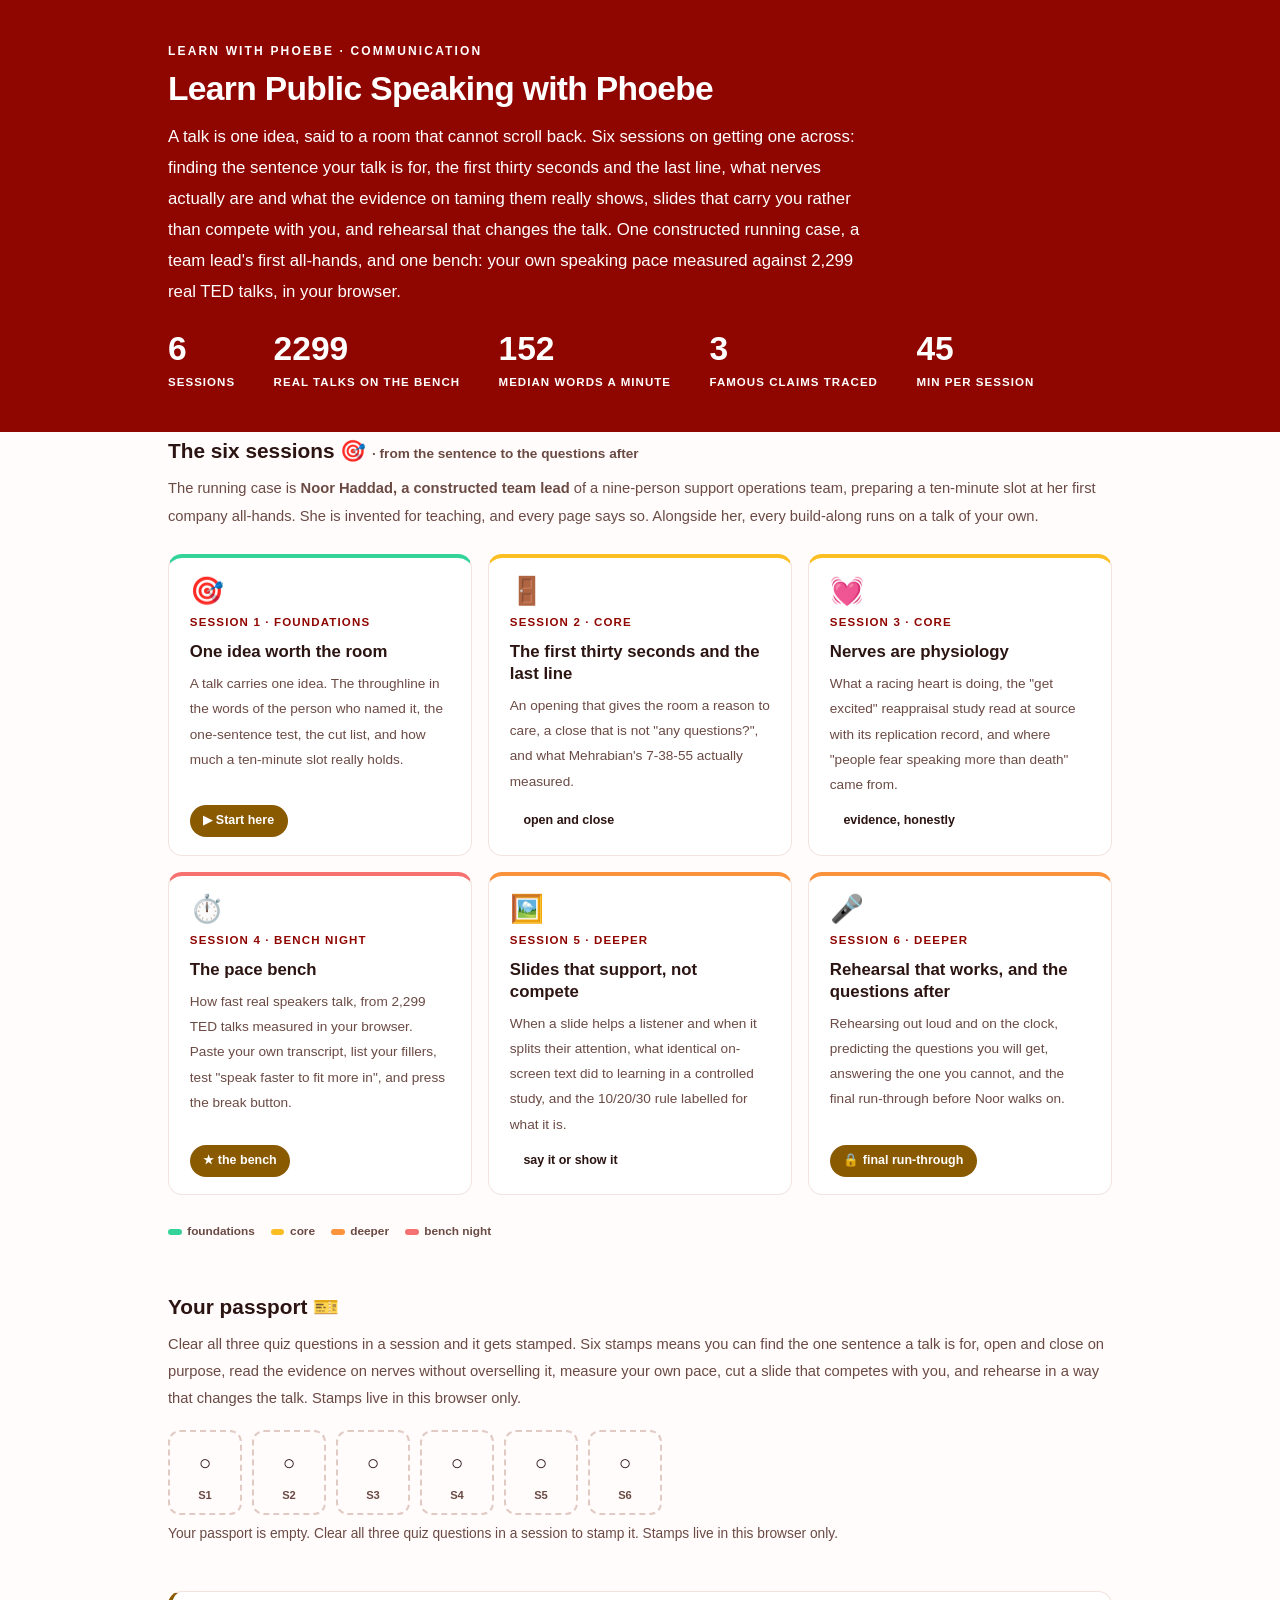
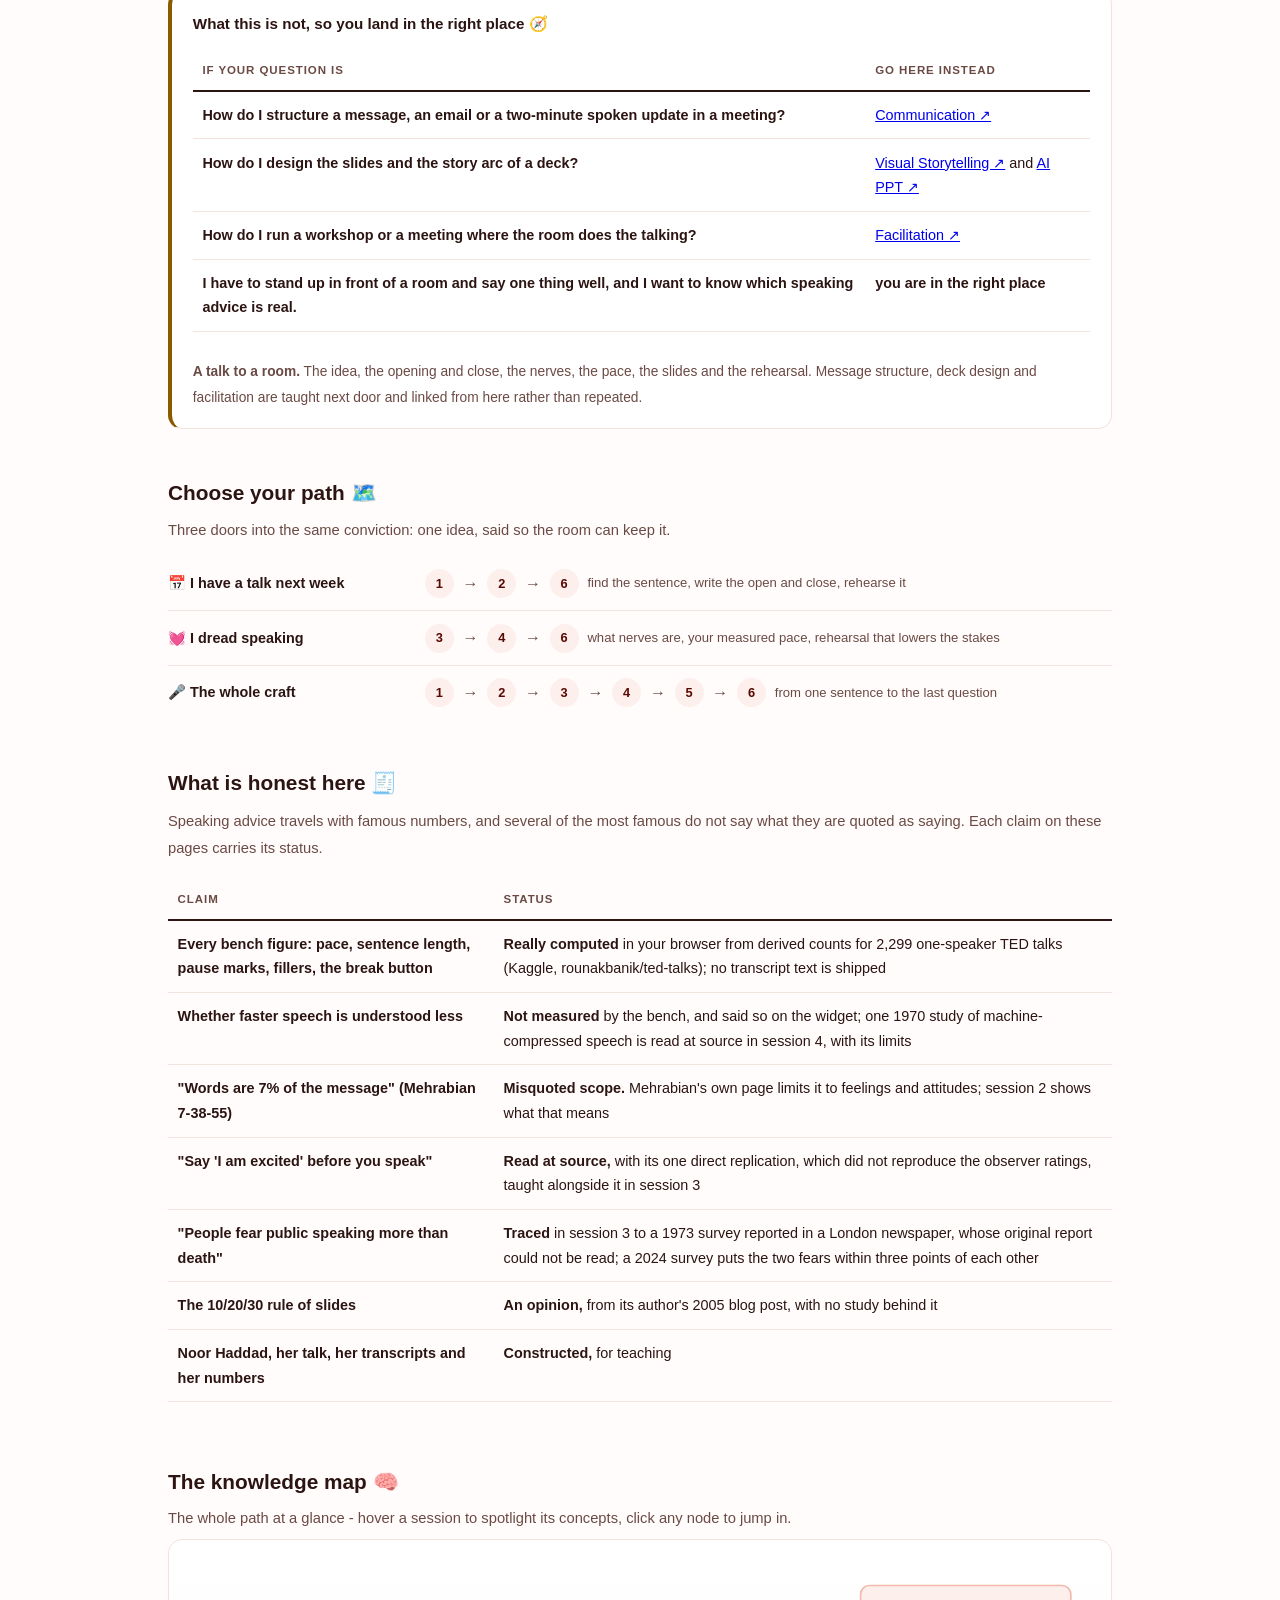
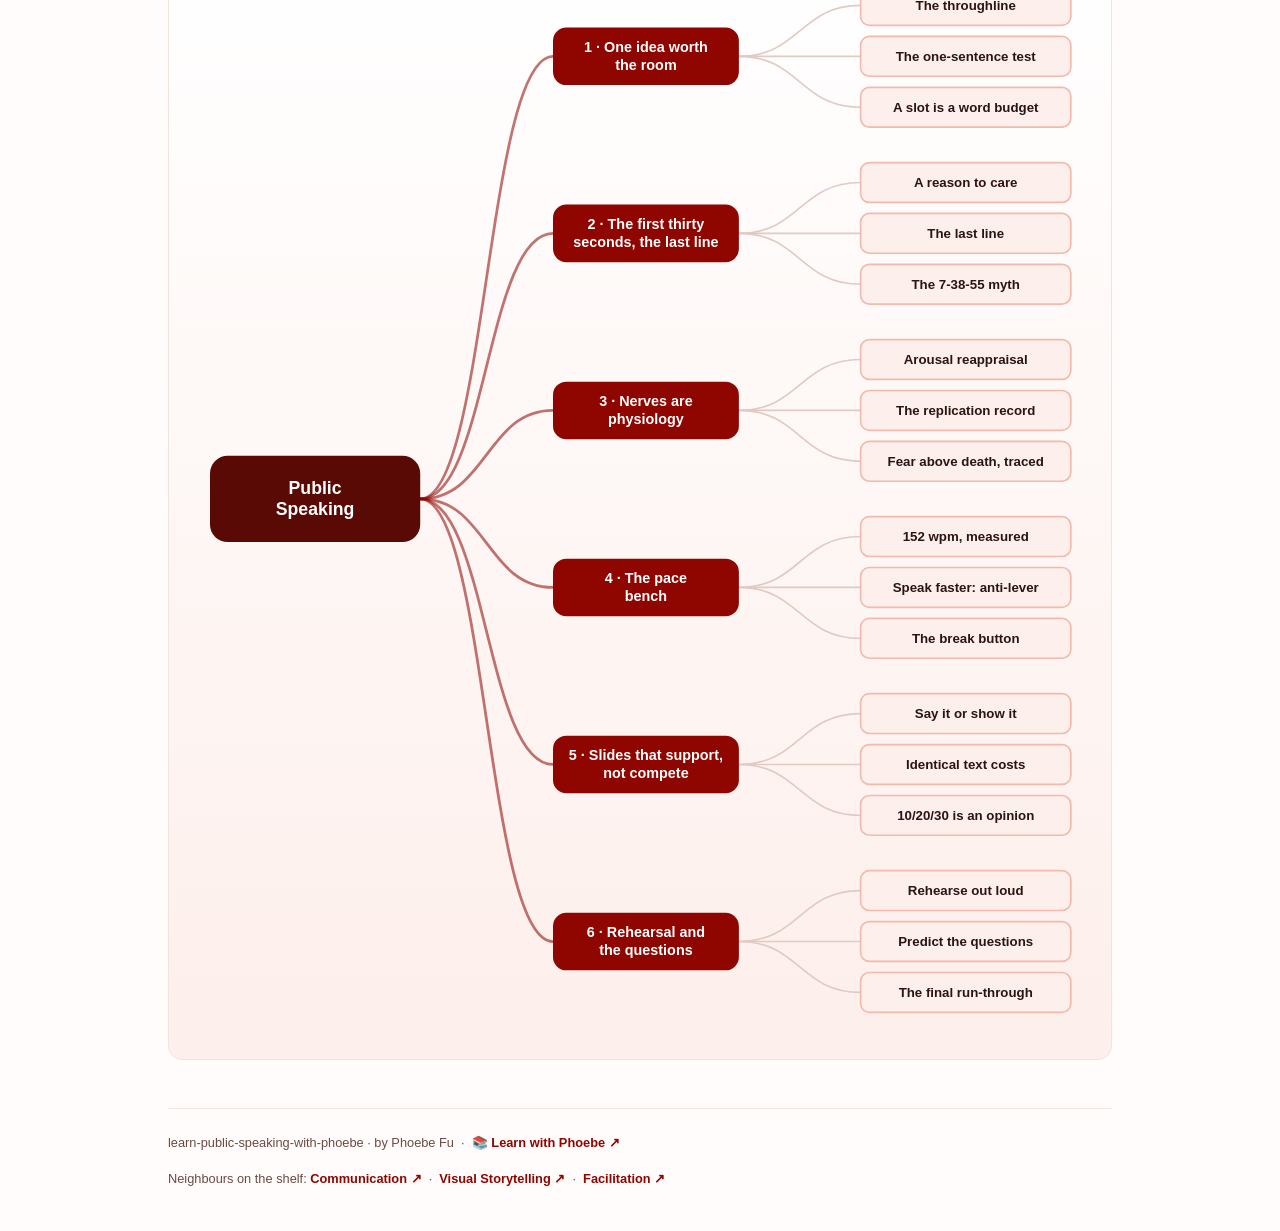
==== commit 6abd6835: "Light surfaces everywhere: lightbox, cheat panel, code boxes; contrast and phone-width fixes Every d" ====
--- a/index.html
+++ b/index.html
@@ -19,7 +19,7 @@
 <meta name="twitter:image" content="https://phoebefu6.github.io/learn-public-speaking-with-phoebe/assets/og-cover.png">
 <!-- social:end -->
 <title>Learn Public Speaking with Phoebe</title>
-<link rel="stylesheet" href="assets/style.css?v=1">
+<link rel="stylesheet" href="assets/style.css?v=17">
 <style>
 
   .stats-row { display: flex; gap: 2.4rem; margin-top: 1.5rem; flex-wrap: wrap; }
@@ -57,7 +57,7 @@
   .path { display: flex; gap: .55rem; align-items: center; padding: .75rem 0; border-bottom: .5px solid var(--hairline); flex-wrap: wrap; }
   .path:last-child { border-bottom: none; }
   .path b { min-width: 15.5rem; font-size: .9rem; }
-  .path .pstep { background: var(--indigo-50); color: var(--indigo); border-radius: 999px; padding: .16rem .68rem; font-weight: 700; font-size: .8rem; text-decoration: none; transition: all .12s ease; }
+  .path .pstep { background: var(--indigo-50); color: var(--indigo-deep); border-radius: 999px; padding: .16rem .68rem; font-weight: 700; font-size: .8rem; text-decoration: none; transition: all .12s ease; }
   .path .pstep:hover { background: var(--indigo); color: #fff; }
   .path .parr { color: var(--muted); font-weight: 700; }
 
@@ -357,6 +357,6 @@
 };
 </script>
 <script src="assets/mindmap.js?v=1"></script>
-<script src="assets/app.js?v=1"></script>
+<script src="assets/app.js?v=17"></script>
 </body>
 </html>
--- a/assets/style.css
+++ b/assets/style.css
@@ -19,7 +19,7 @@
   --amber-ink: #5E3D00;
   --amber-50: #FBF1DC;
   --paper: #FFFCFB;
-  --code-bg: #FDF4F1;
+  --code-bg: #FDEFEB;
   --code-ink: #2B1411;
   --scrim-rgb: 255,250,248;
   --shadow-rgb: 143,5,0;
@@ -241,7 +241,7 @@
 .pill.light { background: var(--indigo-50); color: var(--indigo); }
 .pill.inkpill { background: var(--ink); color: #fff; }
 .pill.amber, .pill.peach { background: var(--amber); color: #fff; }
-.pill.bare { color: var(--faint); }
+.pill.bare { color: var(--muted); }
 
 /* ---------- 4D grid ---------- */
 .grid-2 { display: grid; grid-template-columns: repeat(auto-fit, minmax(15rem, 1fr)); gap: .8rem; margin: .5rem 0 1rem; }
@@ -270,10 +270,11 @@
 table.clean td:first-child { font-weight: 600; }
 
 /* ---------- prompt boxes ---------- */
-.prompt-box {
+.prompt-box{
   position: relative;
-  background: var(--code-bg);
-  color: var(--code-ink);
+  background: #FDEFEB;
+  border: 1px solid #F2E3DF;
+  color: #2B1411;
   border-radius: var(--radius);
   padding: 1.1rem 1.2rem;
   margin: 1rem 0 1.2rem;
@@ -283,12 +284,12 @@
   white-space: pre-wrap;
   word-break: break-word;
 }
-.prompt-box .label {
+.prompt-box .label{
   position: absolute;
   top: -0.7rem;
   left: 1rem;
-  background: var(--indigo);
-  color: #fff;
+  background: #8F0500;
+  color: #FFFFFF;
   font-family: "Inter", -apple-system, sans-serif;
   font-size: .68rem;
   font-weight: 700;
@@ -299,7 +300,7 @@
 }
 .prompt-box.bad .label { background: var(--faint); color: var(--ink); }
 .prompt-box.good .label { background: var(--amber); color: #fff; }
-.copy-btn {
+.copy-btn{
   position: absolute;
   top: .7rem;
   right: .7rem;
@@ -409,7 +410,7 @@
   gap: .4rem;
 }
 
-.lightbox {
+.lightbox{
   position: fixed;
   inset: 0;
   z-index: 100;
@@ -421,8 +422,10 @@
   cursor: zoom-out;
 }
 .lightbox.open { display: flex; }
-.lightbox .inner {
+.lightbox .inner{
   background: #fff;
+  border: 1px solid #F2E3DF;
+  box-shadow: 0 10px 40px rgba(43,20,17,.14);
   border-radius: var(--radius);
   padding: 2rem;
   max-width: 94vw;
@@ -430,7 +433,7 @@
   overflow: auto;
 }
 .lightbox .inner svg, .lightbox .inner img { width: min(88vw, 70rem); height: auto; }
-.lightbox .close-hint {
+.lightbox .close-hint{
   position: fixed;
   top: 1rem; right: 1.4rem;
   color: var(--ink);
@@ -455,7 +458,7 @@
 .covered-row .note { margin-left: auto; color: var(--muted); font-size: .78rem; text-align: right; }
 
 /* ---------- cheat sheet footer ---------- */
-.cheat {
+.cheat{
   background: var(--indigo-50);
   color: var(--ink);
   border: 1px solid var(--indigo-soft);
@@ -1162,7 +1165,7 @@
   transition: all .18s ease;
 }
 .pp-stamp:hover { border-color: var(--indigo-soft); }
-.pp-stamp i { font-size: 1.3rem; font-style: normal; opacity: .7; color: var(--ink); }
+.pp-stamp i { font-size: 1.3rem; font-style: normal; opacity: 1; color: var(--ink); }
 .pp-stamp b { font: 800 0.7rem Inter, sans-serif; }
 .pp-stamp.got {
   border-style: solid; border-color: var(--indigo);
@@ -1318,3 +1321,28 @@
 .pb-hit { font: 700 0.76rem Inter, sans-serif; border-radius: 999px; padding: 2px 10px; }
 .pb-hit.is-hes { background: #FEF2F2; color: #7f1d1d; }
 .pb-hit.is-phr { background: var(--amber-50); color: var(--amber-ink); }
+
+/* layout-patch-3: phone-width overflow (2026-10-10) */
+.sql-bar { flex-wrap: wrap; }
+@media (max-width: 480px) {
+  .covered-row { flex-wrap: wrap; }
+  .covered-row .note { margin-left: 0; text-align: left; flex-basis: 100%; }
+  details.card summary { flex-wrap: wrap; }
+  details.card summary .mini { white-space: normal; }
+  .wk, .sqlbox, .prompt-box, pre { max-width: 100%; overflow-x: auto; }
+  .mono, code, strong, .note { overflow-wrap: anywhere; }
+  select, input[type=range], label { max-width: 100%; }
+  canvas, svg, img { max-width: 100%; height: auto; }
+  .tree-kids, .tree-node-wrap, .tree-node, .rb-night, .al-row, .gd-field, .tl-row, .sl-row { max-width: 100%; overflow-x: auto; }
+  .tl-cols, .sl-cols, .bb-cols, .ev-cols, [class$="-cols"] { grid-template-columns: 1fr !important; display: grid; }
+  .tl-cols > *, .sl-cols > *, [class$="-cols"] > * { min-width: 0; max-width: 100%; }
+  .mono { white-space: normal; }
+  .er-w, .bb-lab, .tl-lev, .sl-lev { max-width: 100%; white-space: normal; }
+}
+/* contrast-patch-2b */
+.cheat a { color: var(--indigo-deep, var(--ink)); }
+.chip.audience { background: transparent; border-color: rgba(255,255,255,.55); }
+.masthead a, .masthead .sub a { color: #fff; text-decoration: underline; text-underline-offset: 2px; }
+.prompt-box b, .prompt-box strong { color: var(--indigo-deep, var(--ink)); }
+.prompt-box span, .prompt-box em, .prompt-box i { color: inherit; }
+.pp-stamp i { color: var(--ink); }
